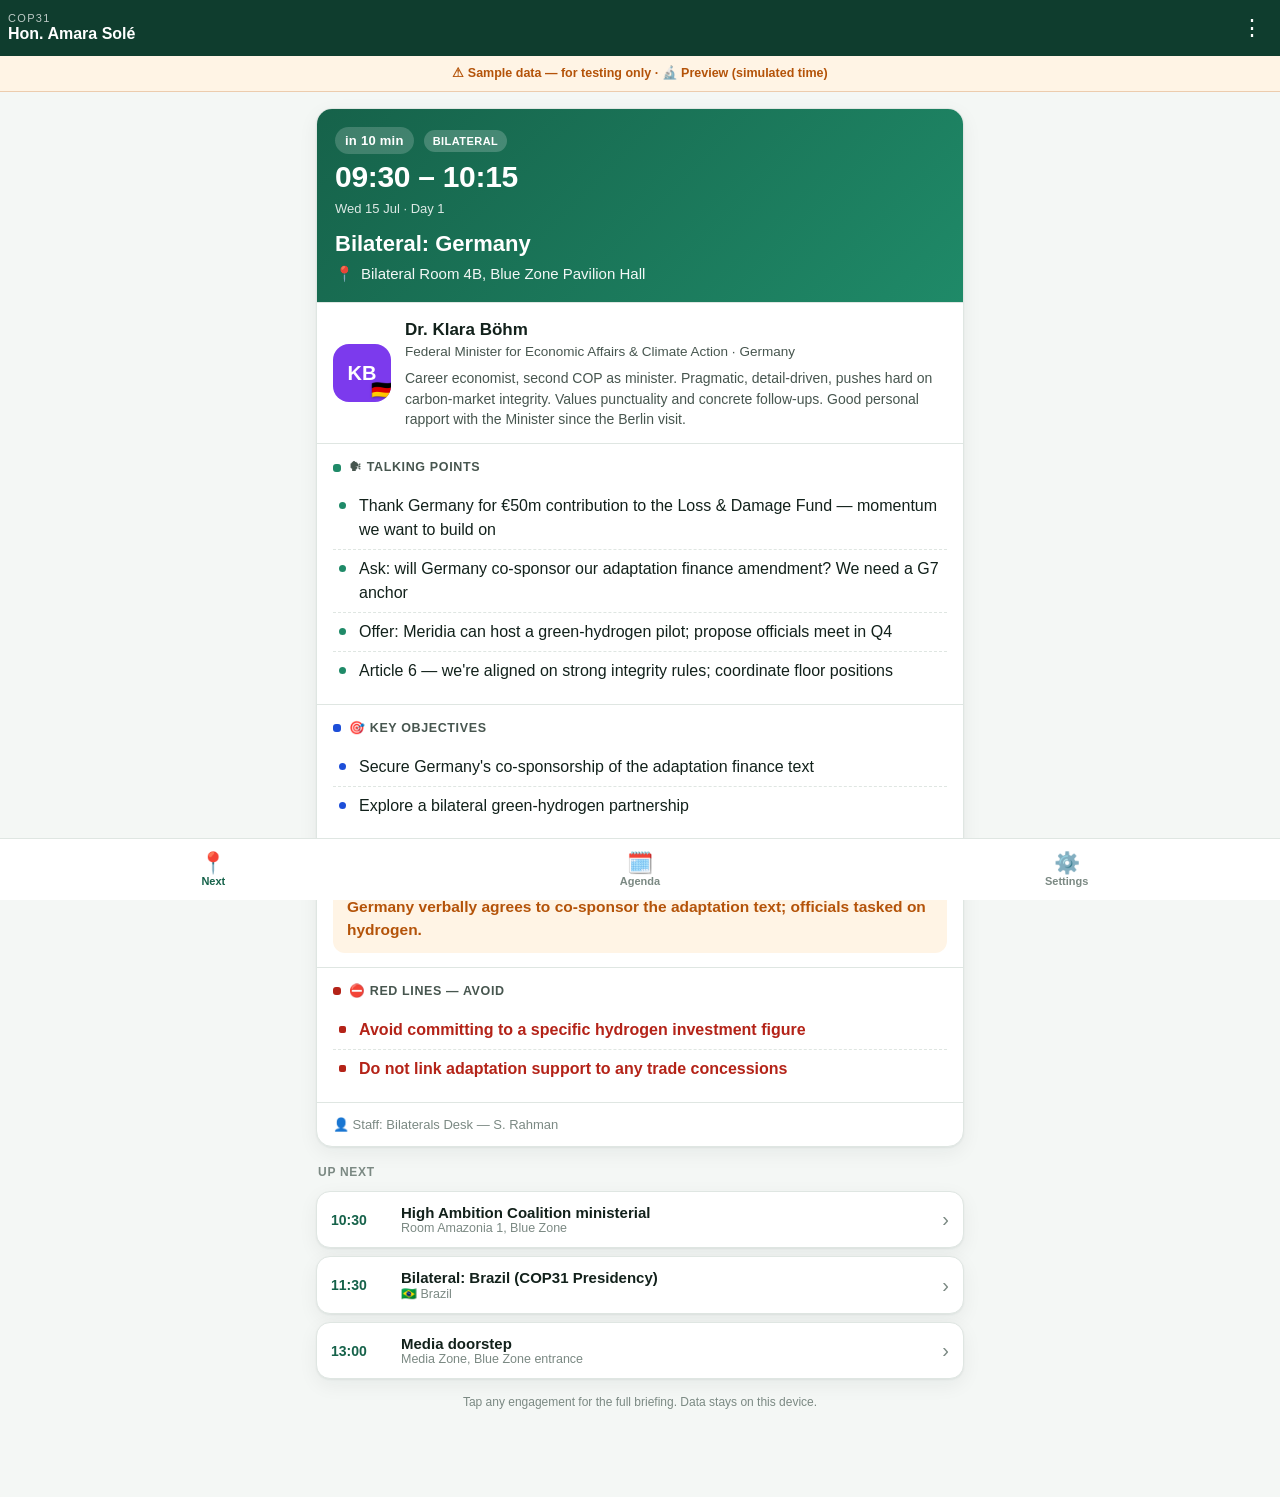
==== index.html @ f538d5d1 "Add offline briefing PWA for the Minister at COP31 A phone/iPad Progressive Web App that gives the M" ====
<!DOCTYPE html>
<html lang="en">
<head>
  <meta charset="UTF-8" />
  <meta name="viewport" content="width=device-width, initial-scale=1.0, viewport-fit=cover" />
  <meta name="theme-color" content="#0f3d2e" />
  <title>Minister's Briefing — COP31</title>
  <meta name="description" content="At-a-glance briefing for the Minister's next engagement." />
  <link rel="manifest" href="manifest.webmanifest" />
  <link rel="icon" href="icons/icon.svg" type="image/svg+xml" />
  <link rel="apple-touch-icon" href="icons/apple-touch-icon.png" />
  <meta name="apple-mobile-web-app-capable" content="yes" />
  <meta name="apple-mobile-web-app-status-bar-style" content="black-translucent" />
  <meta name="apple-mobile-web-app-title" content="Briefing" />
  <link rel="stylesheet" href="styles.css" />
</head>
<body>
  <!-- App bar -->
  <header class="appbar">
    <div class="appbar-inner">
      <button id="btnBack" class="iconbtn" aria-label="Back to next engagement" hidden>‹</button>
      <div class="appbar-title">
        <span class="appbar-eyebrow" id="confName">COP31</span>
        <strong id="ministerName">Minister's Briefing</strong>
      </div>
      <button id="btnMenu" class="iconbtn" aria-label="Menu">⋮</button>
    </div>
  </header>

  <!-- Sample-data / status banner -->
  <div id="banner" class="banner" hidden></div>

  <main id="view" class="view" aria-live="polite">
    <!-- Rendered by app.js -->
  </main>

  <!-- Bottom nav -->
  <nav class="tabbar">
    <button class="tab is-active" data-view="next" id="tabNext">
      <span class="tab-ico">📍</span><span>Next</span>
    </button>
    <button class="tab" data-view="agenda" id="tabAgenda">
      <span class="tab-ico">🗓️</span><span>Agenda</span>
    </button>
    <button class="tab" data-view="settings" id="tabSettings">
      <span class="tab-ico">⚙️</span><span>Settings</span>
    </button>
  </nav>

  <!-- Hidden file input for importing content -->
  <input type="file" id="fileInput" accept="application/json,.json" hidden />

  <!-- Menu sheet -->
  <div id="sheet" class="sheet" hidden>
    <div class="sheet-backdrop" data-close-sheet></div>
    <div class="sheet-panel" role="dialog" aria-modal="true" aria-label="Menu">
      <div class="sheet-handle"></div>
      <button class="sheet-item" id="miImport"><span>📥</span> Import briefing file…</button>
      <button class="sheet-item" id="miReset"><span>♻️</span> Reset to sample data</button>
      <button class="sheet-item" id="miTime"><span>⏱️</span> Simulate a time (demo)</button>
      <button class="sheet-item" id="miAbout"><span>ℹ️</span> About &amp; privacy</button>
      <button class="sheet-item sheet-cancel" data-close-sheet>Cancel</button>
    </div>
  </div>

  <script src="app.js"></script>
</body>
</html>
---- styles.css ----
/* ============================================================
   Minister's Briefing — COP31
   Phone-first, offline PWA. No external dependencies.
   ============================================================ */

:root {
  --green-900: #0f3d2e;
  --green-700: #16624a;
  --green-500: #1f8a68;
  --green-100: #e4f2ec;
  --ink:       #12211b;
  --ink-soft:  #47564f;
  --ink-faint: #7b8983;
  --line:      #dfe6e2;
  --bg:        #f4f7f5;
  --card:      #ffffff;
  --amber:     #b45309;
  --amber-bg:  #fff4e5;
  --red:       #b42318;
  --red-bg:    #fdeceb;
  --blue:      #1d4ed8;
  --radius:    16px;
  --shadow:    0 1px 2px rgba(18,33,27,.06), 0 6px 20px rgba(18,33,27,.06);
  --safe-top:    env(safe-area-inset-top, 0px);
  --safe-bottom: env(safe-area-inset-bottom, 0px);
  --tabbar-h: 62px;
}

@media (prefers-color-scheme: dark) {
  :root {
    --green-900: #0b2a20;
    --green-700: #1c7a5c;
    --green-500: #2ea888;
    --green-100: #14332a;
    --ink:       #eaf1ee;
    --ink-soft:  #b3c1bb;
    --ink-faint: #7f8f89;
    --line:      #23342d;
    --bg:        #0c1613;
    --card:      #14211c;
    --amber:     #f0b25f;
    --amber-bg:  #2e2413;
    --red:       #f4a49b;
    --red-bg:    #34191a;
    --blue:      #93b4ff;
    --shadow:    0 1px 2px rgba(0,0,0,.3), 0 8px 24px rgba(0,0,0,.35);
  }
}

* { box-sizing: border-box; -webkit-tap-highlight-color: transparent; }
[hidden] { display: none !important; }   /* must beat component display rules */
html, body { margin: 0; padding: 0; overflow-x: hidden; }
body {
  font-family: -apple-system, BlinkMacSystemFont, "Segoe UI", Roboto, Helvetica, Arial, sans-serif;
  background: var(--bg);
  color: var(--ink);
  line-height: 1.5;
  -webkit-font-smoothing: antialiased;
  padding-bottom: calc(var(--tabbar-h) + var(--safe-bottom));
}
button { font-family: inherit; cursor: pointer; }

/* ---------- App bar ---------- */
.appbar {
  position: sticky; top: 0; z-index: 20;
  background: var(--green-900);
  color: #fff;
  padding-top: var(--safe-top);
}
.appbar-inner {
  display: flex; align-items: center; gap: 8px;
  height: 56px; padding: 0 8px;
}
.appbar-title { flex: 1; display: flex; flex-direction: column; line-height: 1.15; min-width: 0; }
.appbar-eyebrow { font-size: 11px; letter-spacing: .12em; text-transform: uppercase; opacity: .72; }
.appbar-title strong { font-size: 16px; font-weight: 650; white-space: nowrap; overflow: hidden; text-overflow: ellipsis; }
.iconbtn {
  background: transparent; border: 0; color: #fff;
  width: 40px; height: 40px; border-radius: 12px;
  font-size: 22px; line-height: 1; display: grid; place-items: center;
}
.iconbtn:active { background: rgba(255,255,255,.14); }

/* ---------- Banner ---------- */
.banner {
  background: var(--amber-bg); color: var(--amber);
  font-size: 12.5px; font-weight: 600;
  padding: 8px 16px; text-align: center;
  border-bottom: 1px solid color-mix(in srgb, var(--amber) 25%, transparent);
}

/* ---------- Layout ---------- */
.view { padding: 16px 16px 24px; max-width: 680px; margin: 0 auto; }
.section-label {
  font-size: 12px; font-weight: 700; letter-spacing: .06em; text-transform: uppercase;
  color: var(--ink-faint); margin: 4px 2px 10px;
}

/* ---------- "Next" hero card ---------- */
.hero {
  background: var(--card); border-radius: var(--radius);
  box-shadow: var(--shadow); overflow: hidden; border: 1px solid var(--line);
}
.hero-top {
  background: linear-gradient(135deg, var(--green-700), var(--green-500));
  color: #fff; padding: 18px 18px 16px;
}
.hero-when { display: flex; align-items: baseline; gap: 10px; flex-wrap: wrap; }
.hero-countdown {
  font-size: 13px; font-weight: 700; letter-spacing: .02em;
  background: rgba(255,255,255,.18); padding: 4px 10px; border-radius: 999px;
}
.hero-time { font-size: 30px; font-weight: 750; letter-spacing: -.01em; }
.hero-daymeta { font-size: 13px; opacity: .85; }
.hero-title { font-size: 22px; font-weight: 720; margin: 12px 0 6px; line-height: 1.2; }
.hero-venue { display: flex; align-items: flex-start; gap: 7px; font-size: 15px; opacity: .95; }
.hero-venue .pin { flex: none; }
.chip {
  display: inline-block; font-size: 11px; font-weight: 700; letter-spacing: .04em;
  text-transform: uppercase; padding: 3px 9px; border-radius: 999px;
  background: rgba(255,255,255,.2); color:#fff;
}

/* Body sections inside a card */
.hero-body, .detail-body { padding: 6px 4px 4px; }

.block { padding: 14px 16px; border-top: 1px solid var(--line); }
.block:first-child { border-top: 0; }
.block-h {
  display: flex; align-items: center; gap: 8px;
  font-size: 12.5px; font-weight: 800; letter-spacing: .05em; text-transform: uppercase;
  color: var(--ink-soft); margin: 0 0 10px;
}
.block-h .dot { width: 8px; height: 8px; border-radius: 3px; background: var(--green-500); }
.block.is-objectives .dot { background: var(--blue); }
.block.is-points .dot { background: var(--green-500); }
.block.is-redlines .dot { background: var(--red); }
.block.is-outcome .dot { background: var(--amber); }

ul.points { list-style: none; margin: 0; padding: 0; }
ul.points li {
  position: relative; padding: 7px 0 7px 26px; font-size: 16px; color: var(--ink);
  border-top: 1px dashed var(--line);
}
ul.points li:first-child { border-top: 0; }
ul.points li::before {
  content: ""; position: absolute; left: 6px; top: 15px;
  width: 7px; height: 7px; border-radius: 50%; background: var(--green-500);
}
.block.is-objectives ul.points li::before { background: var(--blue); }
.block.is-redlines ul.points li { color: var(--red); font-weight: 550; }
.block.is-redlines ul.points li::before { background: var(--red); border-radius: 2px; }

.outcome-text {
  background: var(--amber-bg); color: var(--amber);
  border-radius: 12px; padding: 12px 14px; font-size: 15.5px; font-weight: 600;
}

/* ---------- Counterpart ---------- */
.counterpart { display: flex; gap: 14px; align-items: center; padding: 14px 16px; border-top: 1px solid var(--line); }
.avatar {
  width: 58px; height: 58px; border-radius: 16px; flex: none;
  display: grid; place-items: center; color: #fff; font-weight: 700; font-size: 20px;
  position: relative; overflow: hidden; background: var(--green-700);
}
.avatar img { width: 100%; height: 100%; object-fit: cover; }
.avatar .flag { position: absolute; right: -2px; bottom: -2px; font-size: 18px; filter: drop-shadow(0 1px 1px rgba(0,0,0,.3)); }
.cp-meta { min-width: 0; }
.cp-name { font-size: 17px; font-weight: 700; }
.cp-title { font-size: 13.5px; color: var(--ink-soft); }
.cp-profile { font-size: 14px; color: var(--ink-soft); margin-top: 6px; line-height: 1.45; }

.staff {
  font-size: 13px; color: var(--ink-faint); padding: 12px 16px; border-top: 1px solid var(--line);
  display: flex; align-items: center; gap: 6px;
}

/* ---------- Up-next mini ---------- */
.upnext { margin-top: 16px; }
.mini {
  display: flex; align-items: center; gap: 12px; width: 100%; text-align: left;
  background: var(--card); border: 1px solid var(--line); border-radius: 14px;
  padding: 12px 14px; box-shadow: var(--shadow); color: inherit;
}
.mini + .mini { margin-top: 8px; }
.mini-time { font-weight: 750; font-size: 14px; width: 58px; flex: none; color: var(--green-700); }
.mini-body { min-width: 0; flex: 1; }
.mini-title { display: block; font-size: 15px; font-weight: 600; white-space: nowrap; overflow: hidden; text-overflow: ellipsis; }
.mini-sub { display: block; font-size: 12.5px; color: var(--ink-faint); white-space: nowrap; overflow: hidden; text-overflow: ellipsis; }
.mini-chev { color: var(--ink-faint); font-size: 20px; flex: none; }

/* ---------- Agenda ---------- */
.daytabs { display: flex; gap: 8px; overflow-x: auto; padding: 2px 2px 12px; -webkit-overflow-scrolling: touch; }
.daytab {
  flex: none; border: 1px solid var(--line); background: var(--card); color: var(--ink-soft);
  padding: 8px 14px; border-radius: 999px; font-size: 13.5px; font-weight: 650;
}
.daytab.is-active { background: var(--green-900); color: #fff; border-color: var(--green-900); }

.agenda-item {
  display: flex; gap: 12px; width: 100%; text-align: left; color: inherit;
  background: var(--card); border: 1px solid var(--line); border-radius: 14px;
  padding: 12px 14px; margin-bottom: 8px; box-shadow: var(--shadow);
  position: relative;
}
.agenda-item.is-now { border-color: var(--green-500); box-shadow: 0 0 0 2px color-mix(in srgb, var(--green-500) 35%, transparent), var(--shadow); }
.agenda-item.is-past { opacity: .58; }
.ag-time { width: 60px; flex: none; }
.ag-start { font-weight: 750; font-size: 15px; }
.ag-end { font-size: 12px; color: var(--ink-faint); }
.ag-body { flex: 1; min-width: 0; }
.ag-title { font-size: 15.5px; font-weight: 620; line-height: 1.25; }
.ag-sub { font-size: 12.5px; color: var(--ink-faint); margin-top: 2px; display: flex; gap: 6px; align-items: center; flex-wrap: wrap; }
.ag-flag { font-size: 14px; }
.nowtag {
  position: absolute; top: -8px; right: 12px; font-size: 10px; font-weight: 800;
  letter-spacing: .08em; background: var(--green-500); color: #fff; padding: 2px 8px; border-radius: 999px;
}

.type-tag {
  font-size: 10.5px; font-weight: 700; letter-spacing: .03em; text-transform: uppercase;
  padding: 2px 7px; border-radius: 6px; background: var(--green-100); color: var(--green-700);
}
.type-tag.t-press   { background: #eef2ff; color: #3730a3; }
.type-tag.t-internal{ background: #f1f5f9; color: #475569; }
.type-tag.t-plenary { background: #fef3c7; color: #92400e; }
@media (prefers-color-scheme: dark) {
  .type-tag.t-press   { background: #23244a; color: #b9c2ff; }
  .type-tag.t-internal{ background: #1e2a26; color: #9fb0aa; }
  .type-tag.t-plenary { background: #33280f; color: #f0c778; }
}

/* ---------- Detail view ---------- */
.detail-when {
  display: flex; align-items: center; gap: 10px; flex-wrap: wrap;
  font-size: 14px; color: var(--ink-soft); margin-bottom: 4px;
}
.detail-title { font-size: 23px; font-weight: 730; line-height: 1.2; margin: 4px 0 10px; }
.detail-venue { display: flex; gap: 7px; font-size: 15px; color: var(--ink-soft); margin-bottom: 14px; }
.card {
  background: var(--card); border: 1px solid var(--line); border-radius: var(--radius);
  box-shadow: var(--shadow); overflow: hidden; margin-bottom: 16px;
}

/* ---------- Settings ---------- */
.setting {
  background: var(--card); border: 1px solid var(--line); border-radius: 14px;
  padding: 14px 16px; margin-bottom: 12px; box-shadow: var(--shadow);
}
.setting h3 { margin: 0 0 4px; font-size: 15px; }
.setting p { margin: 0 0 10px; font-size: 13.5px; color: var(--ink-soft); }
.btn {
  display: inline-flex; align-items: center; gap: 8px; justify-content: center;
  background: var(--green-700); color: #fff; border: 0; border-radius: 11px;
  padding: 11px 16px; font-size: 15px; font-weight: 650; width: 100%;
}
.btn:active { transform: translateY(1px); }
.btn.secondary { background: transparent; color: var(--green-700); border: 1.5px solid var(--green-700); }
.btn.danger { background: transparent; color: var(--red); border: 1.5px solid var(--red); }
.kv { font-size: 13px; color: var(--ink-faint); }
.kv b { color: var(--ink-soft); }

/* ---------- Empty / error ---------- */
.empty { text-align: center; padding: 48px 20px; color: var(--ink-faint); }
.empty .big { font-size: 40px; margin-bottom: 8px; }

/* ---------- Bottom tab bar ---------- */
.tabbar {
  position: fixed; left: 0; right: 0; bottom: 0; z-index: 20;
  display: flex; background: var(--card);
  border-top: 1px solid var(--line);
  padding-bottom: var(--safe-bottom);
  height: calc(var(--tabbar-h) + var(--safe-bottom));
}
.tab {
  flex: 1; background: transparent; border: 0; color: var(--ink-faint);
  display: flex; flex-direction: column; align-items: center; justify-content: center; gap: 2px;
  font-size: 11px; font-weight: 600;
}
.tab-ico { font-size: 21px; line-height: 1; }
.tab.is-active { color: var(--green-700); }

/* ---------- Menu sheet ---------- */
.sheet { position: fixed; inset: 0; z-index: 40; display: flex; align-items: flex-end; }
.sheet-backdrop { position: absolute; inset: 0; background: rgba(0,0,0,.4); }
.sheet-panel {
  position: relative; width: 100%; background: var(--card);
  border-radius: 20px 20px 0 0; padding: 8px 12px calc(12px + var(--safe-bottom));
  box-shadow: 0 -8px 30px rgba(0,0,0,.2); animation: slideUp .2s ease;
}
@keyframes slideUp { from { transform: translateY(20px); opacity: .6; } to { transform: none; opacity: 1; } }
.sheet-handle { width: 40px; height: 4px; border-radius: 999px; background: var(--line); margin: 8px auto 12px; }
.sheet-item {
  display: flex; align-items: center; gap: 12px; width: 100%; text-align: left;
  background: transparent; border: 0; padding: 15px 12px; font-size: 16px; color: var(--ink);
  border-radius: 12px;
}
.sheet-item span { font-size: 20px; width: 24px; text-align: center; }
.sheet-item:active { background: var(--bg); }
.sheet-cancel { justify-content: center; font-weight: 650; color: var(--ink-soft); margin-top: 4px; }

.hint { font-size: 12px; color: var(--ink-faint); text-align: center; margin-top: 14px; padding: 0 10px; }
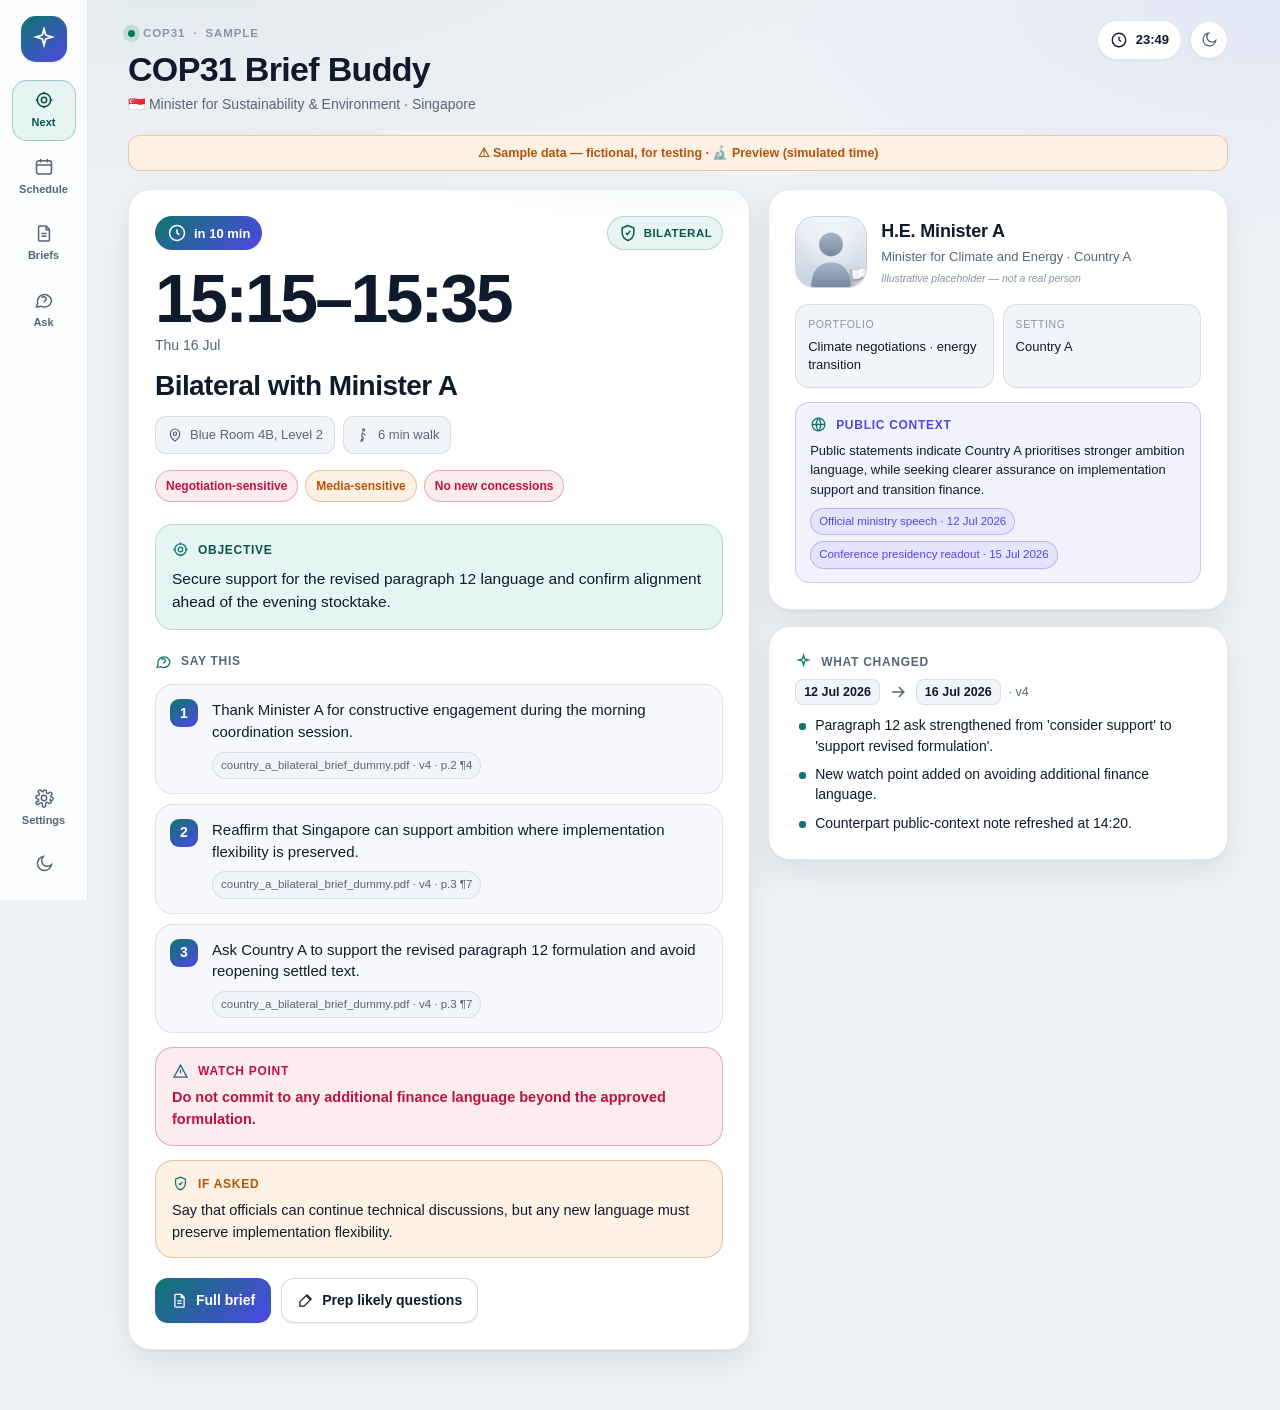
==== commit d9aa56f6: "Rebuild as "COP31 Brief Buddy" with enhanced console + light/dark themes Merges the ChatGPT-assisted" ====
--- a/index.html
+++ b/index.html
@@ -1,68 +1,79 @@
 <!DOCTYPE html>
-<html lang="en">
+<html lang="en" data-theme="light">
 <head>
   <meta charset="UTF-8" />
   <meta name="viewport" content="width=device-width, initial-scale=1.0, viewport-fit=cover" />
-  <meta name="theme-color" content="#0f3d2e" />
-  <title>Minister's Briefing — COP31</title>
-  <meta name="description" content="At-a-glance briefing for the Minister's next engagement." />
+  <title>COP31 Brief Buddy</title>
+  <meta name="description" content="At-a-glance ministerial briefings for COP31 — next engagement, talking points, and a source-grounded Ask." />
+  <meta name="theme-color" content="#0b1220" />
   <link rel="manifest" href="manifest.webmanifest" />
   <link rel="icon" href="icons/icon.svg" type="image/svg+xml" />
   <link rel="apple-touch-icon" href="icons/apple-touch-icon.png" />
   <meta name="apple-mobile-web-app-capable" content="yes" />
-  <meta name="apple-mobile-web-app-status-bar-style" content="black-translucent" />
-  <meta name="apple-mobile-web-app-title" content="Briefing" />
+  <meta name="apple-mobile-web-app-title" content="Brief Buddy" />
+  <script>
+    // Set theme before first paint to avoid a flash.
+    (function () {
+      try {
+        var q = new URLSearchParams(location.search).get('theme');
+        var t = q || localStorage.getItem('bb:theme');
+        if (!t) t = matchMedia('(prefers-color-scheme: dark)').matches ? 'dark' : 'light';
+        document.documentElement.setAttribute('data-theme', t === 'dark' ? 'dark' : 'light');
+      } catch (e) {}
+    })();
+  </script>
   <link rel="stylesheet" href="styles.css" />
 </head>
 <body>
-  <!-- App bar -->
-  <header class="appbar">
-    <div class="appbar-inner">
-      <button id="btnBack" class="iconbtn" aria-label="Back to next engagement" hidden>‹</button>
-      <div class="appbar-title">
-        <span class="appbar-eyebrow" id="confName">COP31</span>
-        <strong id="ministerName">Minister's Briefing</strong>
+  <div class="app">
+    <!-- Desktop side nav -->
+    <aside class="sidenav">
+      <div class="brand" title="COP31 Brief Buddy"><span data-icon="spark"></span></div>
+      <nav class="nav">
+        <button class="nav-btn active" data-tab="next"><span data-icon="target"></span><em>Next</em></button>
+        <button class="nav-btn" data-tab="schedule"><span data-icon="calendar"></span><em>Schedule</em></button>
+        <button class="nav-btn" data-tab="briefs"><span data-icon="doc"></span><em>Briefs</em></button>
+        <button class="nav-btn" data-tab="ask"><span data-icon="chat"></span><em>Ask</em></button>
+      </nav>
+      <div class="nav-foot">
+        <button class="nav-btn" data-tab="settings"><span data-icon="gear"></span><em>Settings</em></button>
+        <button class="nav-btn theme-toggle" id="themeBtn" title="Toggle light / dark"><span data-icon="moon"></span></button>
       </div>
-      <button id="btnMenu" class="iconbtn" aria-label="Menu">⋮</button>
-    </div>
-  </header>
+    </aside>
 
-  <!-- Sample-data / status banner -->
-  <div id="banner" class="banner" hidden></div>
+    <main class="main">
+      <header class="topbar">
+        <div class="topbar-lead">
+          <div class="eyebrow"><span class="dot"></span><span id="confLabel">COP31</span> · <span id="classLabel">Sample</span></div>
+          <h1 id="appTitle">COP31 Brief Buddy</h1>
+          <p class="subhead" id="principalLabel"></p>
+        </div>
+        <div class="topbar-side">
+          <span class="pill clock"><span data-icon="clock"></span><span id="liveClock">--:--</span></span>
+          <button class="pill icon-only" id="themeBtnTop" title="Toggle light / dark"><span data-icon="moon"></span></button>
+        </div>
+      </header>
 
-  <main id="view" class="view" aria-live="polite">
-    <!-- Rendered by app.js -->
-  </main>
+      <div id="banner" class="banner" hidden></div>
 
-  <!-- Bottom nav -->
-  <nav class="tabbar">
-    <button class="tab is-active" data-view="next" id="tabNext">
-      <span class="tab-ico">📍</span><span>Next</span>
-    </button>
-    <button class="tab" data-view="agenda" id="tabAgenda">
-      <span class="tab-ico">🗓️</span><span>Agenda</span>
-    </button>
-    <button class="tab" data-view="settings" id="tabSettings">
-      <span class="tab-ico">⚙️</span><span>Settings</span>
-    </button>
+      <section id="tab-next" class="pane active"><div id="next-root"></div></section>
+      <section id="tab-schedule" class="pane"><div id="schedule-root"></div></section>
+      <section id="tab-briefs" class="pane"><div id="briefs-root"></div></section>
+      <section id="tab-ask" class="pane"><div id="ask-root"></div></section>
+      <section id="tab-settings" class="pane"><div id="settings-root"></div></section>
+    </main>
+  </div>
+
+  <!-- Mobile bottom nav -->
+  <nav class="mobilenav">
+    <button class="nav-btn active" data-tab="next"><span data-icon="target"></span><em>Next</em></button>
+    <button class="nav-btn" data-tab="schedule"><span data-icon="calendar"></span><em>Schedule</em></button>
+    <button class="nav-btn" data-tab="briefs"><span data-icon="doc"></span><em>Briefs</em></button>
+    <button class="nav-btn" data-tab="ask"><span data-icon="chat"></span><em>Ask</em></button>
+    <button class="nav-btn" data-tab="settings"><span data-icon="gear"></span><em>More</em></button>
   </nav>
 
-  <!-- Hidden file input for importing content -->
   <input type="file" id="fileInput" accept="application/json,.json" hidden />
-
-  <!-- Menu sheet -->
-  <div id="sheet" class="sheet" hidden>
-    <div class="sheet-backdrop" data-close-sheet></div>
-    <div class="sheet-panel" role="dialog" aria-modal="true" aria-label="Menu">
-      <div class="sheet-handle"></div>
-      <button class="sheet-item" id="miImport"><span>📥</span> Import briefing file…</button>
-      <button class="sheet-item" id="miReset"><span>♻️</span> Reset to sample data</button>
-      <button class="sheet-item" id="miTime"><span>⏱️</span> Simulate a time (demo)</button>
-      <button class="sheet-item" id="miAbout"><span>ℹ️</span> About &amp; privacy</button>
-      <button class="sheet-item sheet-cancel" data-close-sheet>Cancel</button>
-    </div>
-  </div>
-
   <script src="app.js"></script>
 </body>
 </html>
--- a/styles.css
+++ b/styles.css
@@ -1,302 +1,348 @@
 /* ============================================================
-   Minister's Briefing — COP31
-   Phone-first, offline PWA. No external dependencies.
+   COP31 Brief Buddy — professional, theme-switchable UI
+   Light (daylight/corporate) + Dark (command console).
+   No external fonts or dependencies.
    ============================================================ */
 
+/* ---------- Design tokens ---------- */
 :root {
-  --green-900: #0f3d2e;
-  --green-700: #16624a;
-  --green-500: #1f8a68;
-  --green-100: #e4f2ec;
-  --ink:       #12211b;
-  --ink-soft:  #47564f;
-  --ink-faint: #7b8983;
-  --line:      #dfe6e2;
-  --bg:        #f4f7f5;
-  --card:      #ffffff;
-  --amber:     #b45309;
-  --amber-bg:  #fff4e5;
-  --red:       #b42318;
-  --red-bg:    #fdeceb;
-  --blue:      #1d4ed8;
-  --radius:    16px;
-  --shadow:    0 1px 2px rgba(18,33,27,.06), 0 6px 20px rgba(18,33,27,.06);
-  --safe-top:    env(safe-area-inset-top, 0px);
-  --safe-bottom: env(safe-area-inset-bottom, 0px);
-  --tabbar-h: 62px;
-}
-
-@media (prefers-color-scheme: dark) {
-  :root {
-    --green-900: #0b2a20;
-    --green-700: #1c7a5c;
-    --green-500: #2ea888;
-    --green-100: #14332a;
-    --ink:       #eaf1ee;
-    --ink-soft:  #b3c1bb;
-    --ink-faint: #7f8f89;
-    --line:      #23342d;
-    --bg:        #0c1613;
-    --card:      #14211c;
-    --amber:     #f0b25f;
-    --amber-bg:  #2e2413;
-    --red:       #f4a49b;
-    --red-bg:    #34191a;
-    --blue:      #93b4ff;
-    --shadow:    0 1px 2px rgba(0,0,0,.3), 0 8px 24px rgba(0,0,0,.35);
-  }
+  --bg:        #eef1f6;
+  --bg-grad:   radial-gradient(1200px 500px at 15% -10%, rgba(15,118,110,.06), transparent 60%),
+               radial-gradient(1000px 460px at 100% 0%, rgba(37,99,235,.06), transparent 55%);
+  --panel:     #ffffff;
+  --panel-2:   #f7f9fc;
+  --inset:     #f1f4f9;
+  --line:      rgba(15,23,42,.10);
+  --line-2:    rgba(15,23,42,.16);
+  --text:      #0f1b2d;
+  --muted:     #566579;
+  --faint:     #8695a8;
+  --accent:    #0f766e;   /* teal 700 */
+  --accent-2:  #4f46e5;   /* indigo */
+  --accent-soft:#e6f4f2;
+  --accent-ink:#0b544e;
+  --warn:      #b45309;
+  --warn-soft: #fdf1e3;
+  --danger:    #be123c;
+  --danger-soft:#fdecef;
+  --ok:        #047857;
+  --ok-soft:   #e7f4ee;
+  --shadow:    0 1px 2px rgba(16,32,55,.05), 0 12px 34px rgba(16,32,55,.08);
+  --shadow-sm: 0 1px 2px rgba(16,32,55,.06);
+  --r-xl: 22px; --r-lg: 18px; --r-md: 14px; --r-sm: 10px;
+  --safe-b: env(safe-area-inset-bottom, 0px);
+  --safe-t: env(safe-area-inset-top, 0px);
+  --font: -apple-system, BlinkMacSystemFont, "Segoe UI", Roboto, Helvetica, Arial, "Helvetica Neue", sans-serif;
+  --nav-w: 88px;
+}
+
+[data-theme="dark"] {
+  --bg:        #0b1220;
+  --bg-grad:   radial-gradient(1100px 520px at 12% -12%, rgba(56,189,248,.12), transparent 56%),
+               radial-gradient(1000px 480px at 100% -6%, rgba(129,140,248,.12), transparent 52%),
+               radial-gradient(900px 520px at 50% 108%, rgba(45,212,191,.08), transparent 60%);
+  --panel:     rgba(17,26,44,.82);
+  --panel-2:   rgba(20,31,54,.66);
+  --inset:     rgba(3,9,20,.34);
+  --line:      rgba(148,171,204,.16);
+  --line-2:    rgba(148,171,204,.28);
+  --text:      #e9f1fb;
+  --muted:     #9fb1c8;
+  --faint:     #6b7d95;
+  --accent:    #38bdf8;   /* sky */
+  --accent-2:  #a78bfa;
+  --accent-soft:rgba(56,189,248,.12);
+  --accent-ink:#bde9ff;
+  --warn:      #f4b45f;
+  --warn-soft: rgba(244,180,95,.12);
+  --danger:    #fb7185;
+  --danger-soft:rgba(251,113,133,.12);
+  --ok:        #34d399;
+  --ok-soft:   rgba(52,211,153,.12);
+  --shadow:    0 1px 2px rgba(0,0,0,.3), 0 24px 60px rgba(0,0,0,.42);
+  --shadow-sm: 0 1px 2px rgba(0,0,0,.34);
 }
 
 * { box-sizing: border-box; -webkit-tap-highlight-color: transparent; }
-[hidden] { display: none !important; }   /* must beat component display rules */
-html, body { margin: 0; padding: 0; overflow-x: hidden; }
+[hidden] { display: none !important; }
+html, body { margin: 0; padding: 0; }
 body {
-  font-family: -apple-system, BlinkMacSystemFont, "Segoe UI", Roboto, Helvetica, Arial, sans-serif;
-  background: var(--bg);
-  color: var(--ink);
+  font-family: var(--font);
+  color: var(--text);
+  background: var(--bg-grad), var(--bg);
+  background-attachment: fixed;
   line-height: 1.5;
   -webkit-font-smoothing: antialiased;
-  padding-bottom: calc(var(--tabbar-h) + var(--safe-bottom));
-}
-button { font-family: inherit; cursor: pointer; }
-
-/* ---------- App bar ---------- */
-.appbar {
-  position: sticky; top: 0; z-index: 20;
-  background: var(--green-900);
-  color: #fff;
-  padding-top: var(--safe-top);
-}
-.appbar-inner {
-  display: flex; align-items: center; gap: 8px;
-  height: 56px; padding: 0 8px;
-}
-.appbar-title { flex: 1; display: flex; flex-direction: column; line-height: 1.15; min-width: 0; }
-.appbar-eyebrow { font-size: 11px; letter-spacing: .12em; text-transform: uppercase; opacity: .72; }
-.appbar-title strong { font-size: 16px; font-weight: 650; white-space: nowrap; overflow: hidden; text-overflow: ellipsis; }
-.iconbtn {
-  background: transparent; border: 0; color: #fff;
-  width: 40px; height: 40px; border-radius: 12px;
-  font-size: 22px; line-height: 1; display: grid; place-items: center;
-}
-.iconbtn:active { background: rgba(255,255,255,.14); }
+  min-height: 100vh;
+}
+h1, h2, h3, p { margin: 0; }
+button, input, select { font: inherit; color: inherit; }
+button { cursor: pointer; }
+svg { width: 20px; height: 20px; display: block; }
+[data-icon] { display: inline-flex; }
+
+/* ---------- App shell ---------- */
+.app { display: grid; grid-template-columns: var(--nav-w) minmax(0, 1fr); min-height: 100vh; }
+
+.sidenav {
+  position: sticky; top: 0; height: 100vh; z-index: 20;
+  display: flex; flex-direction: column; align-items: center; gap: 8px;
+  padding: calc(16px + var(--safe-t)) 12px 16px;
+  border-right: 1px solid var(--line);
+  background: color-mix(in srgb, var(--panel) 82%, transparent);
+  backdrop-filter: blur(20px);
+}
+.brand {
+  width: 46px; height: 46px; border-radius: 15px; display: grid; place-items: center;
+  color: #fff; margin-bottom: 10px;
+  background: linear-gradient(145deg, var(--accent), var(--accent-2));
+  box-shadow: var(--shadow-sm);
+}
+.brand svg { width: 24px; height: 24px; }
+.nav { display: flex; flex-direction: column; gap: 6px; width: 100%; align-items: center; }
+.nav-foot { margin-top: auto; display: flex; flex-direction: column; gap: 6px; align-items: center; width: 100%; }
+.nav-btn {
+  width: 64px; padding: 9px 4px; border: 1px solid transparent; border-radius: 15px;
+  background: transparent; color: var(--muted);
+  display: flex; flex-direction: column; align-items: center; gap: 4px;
+  font-size: 11px; font-weight: 600; transition: 140ms ease;
+}
+.nav-btn em { font-style: normal; }
+.nav-btn:hover { color: var(--text); background: color-mix(in srgb, var(--muted) 12%, transparent); }
+.nav-btn.active { color: var(--accent-ink); background: var(--accent-soft); border-color: color-mix(in srgb, var(--accent) 32%, transparent); }
+.theme-toggle { width: 48px; }
+
+/* ---------- Main ---------- */
+.main { min-width: 0; padding: calc(20px + var(--safe-t)) clamp(16px, 3.4vw, 40px) 60px; max-width: 1180px; }
+.topbar { display: flex; justify-content: space-between; align-items: flex-start; gap: 18px; margin-bottom: 20px; }
+.eyebrow {
+  display: inline-flex; align-items: center; gap: 8px; font-size: 11.5px; font-weight: 700;
+  letter-spacing: .08em; text-transform: uppercase; color: var(--faint);
+}
+.eyebrow .dot { width: 7px; height: 7px; border-radius: 50%; background: var(--ok); box-shadow: 0 0 0 5px color-mix(in srgb, var(--ok) 16%, transparent); }
+h1 { margin-top: 8px; font-size: clamp(24px, 3.2vw, 34px); letter-spacing: -.02em; line-height: 1.05; }
+.subhead { color: var(--muted); margin-top: 6px; font-size: 14px; }
+.topbar-side { display: flex; gap: 8px; align-items: center; flex: none; }
+.pill {
+  display: inline-flex; align-items: center; gap: 8px; padding: 9px 12px; border-radius: 999px;
+  border: 1px solid var(--line); background: var(--panel); color: var(--muted); font-size: 13px; box-shadow: var(--shadow-sm);
+}
+.pill.clock { font-variant-numeric: tabular-nums; color: var(--text); font-weight: 600; }
+.pill.icon-only { padding: 9px; }
+.pill svg { width: 18px; height: 18px; }
 
 /* ---------- Banner ---------- */
 .banner {
-  background: var(--amber-bg); color: var(--amber);
-  font-size: 12.5px; font-weight: 600;
-  padding: 8px 16px; text-align: center;
-  border-bottom: 1px solid color-mix(in srgb, var(--amber) 25%, transparent);
-}
-
-/* ---------- Layout ---------- */
-.view { padding: 16px 16px 24px; max-width: 680px; margin: 0 auto; }
-.section-label {
-  font-size: 12px; font-weight: 700; letter-spacing: .06em; text-transform: uppercase;
-  color: var(--ink-faint); margin: 4px 2px 10px;
-}
-
-/* ---------- "Next" hero card ---------- */
-.hero {
-  background: var(--card); border-radius: var(--radius);
-  box-shadow: var(--shadow); overflow: hidden; border: 1px solid var(--line);
-}
-.hero-top {
-  background: linear-gradient(135deg, var(--green-700), var(--green-500));
-  color: #fff; padding: 18px 18px 16px;
-}
-.hero-when { display: flex; align-items: baseline; gap: 10px; flex-wrap: wrap; }
-.hero-countdown {
-  font-size: 13px; font-weight: 700; letter-spacing: .02em;
-  background: rgba(255,255,255,.18); padding: 4px 10px; border-radius: 999px;
-}
-.hero-time { font-size: 30px; font-weight: 750; letter-spacing: -.01em; }
-.hero-daymeta { font-size: 13px; opacity: .85; }
-.hero-title { font-size: 22px; font-weight: 720; margin: 12px 0 6px; line-height: 1.2; }
-.hero-venue { display: flex; align-items: flex-start; gap: 7px; font-size: 15px; opacity: .95; }
-.hero-venue .pin { flex: none; }
-.chip {
-  display: inline-block; font-size: 11px; font-weight: 700; letter-spacing: .04em;
-  text-transform: uppercase; padding: 3px 9px; border-radius: 999px;
-  background: rgba(255,255,255,.2); color:#fff;
-}
-
-/* Body sections inside a card */
-.hero-body, .detail-body { padding: 6px 4px 4px; }
-
-.block { padding: 14px 16px; border-top: 1px solid var(--line); }
-.block:first-child { border-top: 0; }
-.block-h {
-  display: flex; align-items: center; gap: 8px;
-  font-size: 12.5px; font-weight: 800; letter-spacing: .05em; text-transform: uppercase;
-  color: var(--ink-soft); margin: 0 0 10px;
-}
-.block-h .dot { width: 8px; height: 8px; border-radius: 3px; background: var(--green-500); }
-.block.is-objectives .dot { background: var(--blue); }
-.block.is-points .dot { background: var(--green-500); }
-.block.is-redlines .dot { background: var(--red); }
-.block.is-outcome .dot { background: var(--amber); }
-
-ul.points { list-style: none; margin: 0; padding: 0; }
-ul.points li {
-  position: relative; padding: 7px 0 7px 26px; font-size: 16px; color: var(--ink);
-  border-top: 1px dashed var(--line);
-}
-ul.points li:first-child { border-top: 0; }
-ul.points li::before {
-  content: ""; position: absolute; left: 6px; top: 15px;
-  width: 7px; height: 7px; border-radius: 50%; background: var(--green-500);
-}
-.block.is-objectives ul.points li::before { background: var(--blue); }
-.block.is-redlines ul.points li { color: var(--red); font-weight: 550; }
-.block.is-redlines ul.points li::before { background: var(--red); border-radius: 2px; }
-
-.outcome-text {
-  background: var(--amber-bg); color: var(--amber);
-  border-radius: 12px; padding: 12px 14px; font-size: 15.5px; font-weight: 600;
-}
+  display: flex; align-items: center; gap: 8px; justify-content: center;
+  background: var(--warn-soft); color: var(--warn); border: 1px solid color-mix(in srgb, var(--warn) 28%, transparent);
+  font-size: 12.5px; font-weight: 600; padding: 8px 14px; border-radius: 12px; margin-bottom: 18px;
+}
+
+/* ---------- Panes ---------- */
+.pane { display: none; }
+.pane.active { display: block; animation: fade .2s ease; }
+@keyframes fade { from { opacity: 0; transform: translateY(4px); } to { opacity: 1; transform: none; } }
+
+/* ---------- Panels / cards ---------- */
+.panel { background: var(--panel); border: 1px solid var(--line); border-radius: var(--r-xl); box-shadow: var(--shadow); }
+[data-theme="dark"] .panel { backdrop-filter: blur(20px); }
+.card-pad { padding: clamp(18px, 2.4vw, 26px); }
+
+.grid-2 { display: grid; grid-template-columns: minmax(0, 1.15fr) minmax(300px, .85fr); gap: 18px; align-items: start; }
+.rail { display: grid; gap: 16px; }
+
+/* ---------- Next hero ---------- */
+.hero { position: relative; overflow: hidden; }
+.hero::before { content: ""; position: absolute; inset: 0; background: radial-gradient(600px 260px at 88% -10%, color-mix(in srgb, var(--accent) 12%, transparent), transparent 60%); pointer-events: none; }
+.hero-in { position: relative; z-index: 1; }
+.kicker { display: flex; align-items: center; justify-content: space-between; gap: 12px; flex-wrap: wrap; }
+.count-badge {
+  display: inline-flex; align-items: center; gap: 7px; font-size: 13px; font-weight: 750;
+  padding: 7px 12px; border-radius: 999px; color: #fff;
+  background: linear-gradient(135deg, var(--accent), var(--accent-2));
+}
+.type-chip {
+  display: inline-flex; align-items: center; gap: 6px; font-size: 11.5px; font-weight: 700; letter-spacing: .04em;
+  text-transform: uppercase; padding: 6px 10px; border-radius: 999px; color: var(--accent-ink);
+  background: var(--accent-soft); border: 1px solid color-mix(in srgb, var(--accent) 24%, transparent);
+}
+.hero-time { margin-top: 16px; font-size: clamp(44px, 8vw, 68px); font-weight: 800; letter-spacing: -.04em; line-height: .95; font-variant-numeric: tabular-nums; }
+.hero-when { color: var(--muted); font-size: 14px; margin-top: 4px; }
+.hero-title { margin-top: 14px; font-size: clamp(21px, 3vw, 28px); font-weight: 750; letter-spacing: -.02em; line-height: 1.15; }
+.meta-strip { margin-top: 14px; display: flex; gap: 8px; flex-wrap: wrap; }
+.meta-item { display: inline-flex; align-items: center; gap: 7px; padding: 8px 11px; border-radius: 11px; border: 1px solid var(--line); background: var(--inset); color: var(--muted); font-size: 13px; }
+.meta-item svg { width: 16px; height: 16px; }
+
+.flag-row { display: flex; gap: 7px; flex-wrap: wrap; margin-top: 16px; }
+.flag {
+  display: inline-flex; align-items: center; gap: 6px; font-size: 12px; font-weight: 650;
+  padding: 6px 10px; border-radius: 999px; border: 1px solid var(--line-2); color: var(--muted); background: var(--inset);
+}
+.flag.danger { color: var(--danger); border-color: color-mix(in srgb, var(--danger) 30%, transparent); background: var(--danger-soft); }
+.flag.warn { color: var(--warn); border-color: color-mix(in srgb, var(--warn) 30%, transparent); background: var(--warn-soft); }
+
+.blocktitle { display: flex; align-items: center; gap: 9px; font-size: 12px; font-weight: 800; letter-spacing: .06em; text-transform: uppercase; color: var(--muted); }
+.blocktitle svg { width: 17px; height: 17px; color: var(--accent); }
+
+.objective { margin-top: 22px; padding: 16px; border-radius: var(--r-lg); border: 1px solid color-mix(in srgb, var(--accent) 22%, transparent); background: var(--accent-soft); }
+.objective .blocktitle { color: var(--accent-ink); }
+.objective p { color: var(--text); font-size: 15.5px; line-height: 1.5; margin-top: 8px; }
+
+.talk-list { display: grid; gap: 10px; margin-top: 14px; }
+.talk { display: grid; grid-template-columns: 30px minmax(0,1fr); gap: 12px; padding: 14px; border-radius: var(--r-lg); border: 1px solid var(--line); background: var(--panel-2); }
+.talk-n { width: 28px; height: 28px; border-radius: 9px; display: grid; place-items: center; color: #fff; font-weight: 750; font-size: 14px; background: linear-gradient(145deg, var(--accent), var(--accent-2)); }
+.talk-c { color: var(--text); font-size: 15px; line-height: 1.45; }
+.src-row { margin-top: 9px; display: flex; gap: 6px; flex-wrap: wrap; }
+.src { font-size: 11.5px; color: var(--muted); padding: 4px 8px; border-radius: 999px; border: 1px solid var(--line); background: var(--inset); }
+.src.web { color: var(--accent-2); border-color: color-mix(in srgb, var(--accent-2) 30%, transparent); background: color-mix(in srgb, var(--accent-2) 8%, transparent); }
+
+.callout { margin-top: 14px; padding: 14px 16px; border-radius: var(--r-lg); border: 1px solid var(--line); background: var(--panel-2); }
+.callout.danger { border-color: color-mix(in srgb, var(--danger) 30%, transparent); background: var(--danger-soft); }
+.callout .blocktitle { color: var(--danger); }
+.callout.warn { border-color: color-mix(in srgb, var(--warn) 30%, transparent); background: var(--warn-soft); }
+.callout.warn .blocktitle { color: var(--warn); }
+.callout p { margin-top: 7px; font-size: 14.5px; line-height: 1.5; }
+.callout.danger p { color: var(--danger); font-weight: 550; }
+
+.btn-row { display: flex; gap: 10px; flex-wrap: wrap; margin-top: 20px; }
+.btn {
+  display: inline-flex; align-items: center; justify-content: center; gap: 8px; padding: 11px 15px; border-radius: 13px;
+  border: 1px solid var(--line-2); background: var(--panel); color: var(--text); font-weight: 650; font-size: 14px;
+  transition: 140ms ease; box-shadow: var(--shadow-sm); text-decoration: none;
+}
+.btn:hover { transform: translateY(-1px); border-color: color-mix(in srgb, var(--accent) 40%, var(--line-2)); }
+.btn.primary { color: #fff; border-color: transparent; background: linear-gradient(135deg, var(--accent), var(--accent-2)); }
+.btn.ghost { background: transparent; box-shadow: none; }
+.btn svg { width: 17px; height: 17px; }
+.btn.wide { width: 100%; }
 
 /* ---------- Counterpart ---------- */
-.counterpart { display: flex; gap: 14px; align-items: center; padding: 14px 16px; border-top: 1px solid var(--line); }
-.avatar {
-  width: 58px; height: 58px; border-radius: 16px; flex: none;
-  display: grid; place-items: center; color: #fff; font-weight: 700; font-size: 20px;
-  position: relative; overflow: hidden; background: var(--green-700);
-}
-.avatar img { width: 100%; height: 100%; object-fit: cover; }
-.avatar .flag { position: absolute; right: -2px; bottom: -2px; font-size: 18px; filter: drop-shadow(0 1px 1px rgba(0,0,0,.3)); }
-.cp-meta { min-width: 0; }
-.cp-name { font-size: 17px; font-weight: 700; }
-.cp-title { font-size: 13.5px; color: var(--ink-soft); }
-.cp-profile { font-size: 14px; color: var(--ink-soft); margin-top: 6px; line-height: 1.45; }
-
-.staff {
-  font-size: 13px; color: var(--ink-faint); padding: 12px 16px; border-top: 1px solid var(--line);
-  display: flex; align-items: center; gap: 6px;
-}
-
-/* ---------- Up-next mini ---------- */
-.upnext { margin-top: 16px; }
-.mini {
-  display: flex; align-items: center; gap: 12px; width: 100%; text-align: left;
-  background: var(--card); border: 1px solid var(--line); border-radius: 14px;
-  padding: 12px 14px; box-shadow: var(--shadow); color: inherit;
-}
-.mini + .mini { margin-top: 8px; }
-.mini-time { font-weight: 750; font-size: 14px; width: 58px; flex: none; color: var(--green-700); }
-.mini-body { min-width: 0; flex: 1; }
-.mini-title { display: block; font-size: 15px; font-weight: 600; white-space: nowrap; overflow: hidden; text-overflow: ellipsis; }
-.mini-sub { display: block; font-size: 12.5px; color: var(--ink-faint); white-space: nowrap; overflow: hidden; text-overflow: ellipsis; }
-.mini-chev { color: var(--ink-faint); font-size: 20px; flex: none; }
-
-/* ---------- Agenda ---------- */
-.daytabs { display: flex; gap: 8px; overflow-x: auto; padding: 2px 2px 12px; -webkit-overflow-scrolling: touch; }
-.daytab {
-  flex: none; border: 1px solid var(--line); background: var(--card); color: var(--ink-soft);
-  padding: 8px 14px; border-radius: 999px; font-size: 13.5px; font-weight: 650;
-}
-.daytab.is-active { background: var(--green-900); color: #fff; border-color: var(--green-900); }
-
-.agenda-item {
-  display: flex; gap: 12px; width: 100%; text-align: left; color: inherit;
-  background: var(--card); border: 1px solid var(--line); border-radius: 14px;
-  padding: 12px 14px; margin-bottom: 8px; box-shadow: var(--shadow);
-  position: relative;
-}
-.agenda-item.is-now { border-color: var(--green-500); box-shadow: 0 0 0 2px color-mix(in srgb, var(--green-500) 35%, transparent), var(--shadow); }
-.agenda-item.is-past { opacity: .58; }
-.ag-time { width: 60px; flex: none; }
-.ag-start { font-weight: 750; font-size: 15px; }
-.ag-end { font-size: 12px; color: var(--ink-faint); }
-.ag-body { flex: 1; min-width: 0; }
-.ag-title { font-size: 15.5px; font-weight: 620; line-height: 1.25; }
-.ag-sub { font-size: 12.5px; color: var(--ink-faint); margin-top: 2px; display: flex; gap: 6px; align-items: center; flex-wrap: wrap; }
-.ag-flag { font-size: 14px; }
-.nowtag {
-  position: absolute; top: -8px; right: 12px; font-size: 10px; font-weight: 800;
-  letter-spacing: .08em; background: var(--green-500); color: #fff; padding: 2px 8px; border-radius: 999px;
-}
-
-.type-tag {
-  font-size: 10.5px; font-weight: 700; letter-spacing: .03em; text-transform: uppercase;
-  padding: 2px 7px; border-radius: 6px; background: var(--green-100); color: var(--green-700);
-}
-.type-tag.t-press   { background: #eef2ff; color: #3730a3; }
-.type-tag.t-internal{ background: #f1f5f9; color: #475569; }
-.type-tag.t-plenary { background: #fef3c7; color: #92400e; }
-@media (prefers-color-scheme: dark) {
-  .type-tag.t-press   { background: #23244a; color: #b9c2ff; }
-  .type-tag.t-internal{ background: #1e2a26; color: #9fb0aa; }
-  .type-tag.t-plenary { background: #33280f; color: #f0c778; }
-}
-
-/* ---------- Detail view ---------- */
-.detail-when {
-  display: flex; align-items: center; gap: 10px; flex-wrap: wrap;
-  font-size: 14px; color: var(--ink-soft); margin-bottom: 4px;
-}
-.detail-title { font-size: 23px; font-weight: 730; line-height: 1.2; margin: 4px 0 10px; }
-.detail-venue { display: flex; gap: 7px; font-size: 15px; color: var(--ink-soft); margin-bottom: 14px; }
-.card {
-  background: var(--card); border: 1px solid var(--line); border-radius: var(--radius);
-  box-shadow: var(--shadow); overflow: hidden; margin-bottom: 16px;
-}
+.cp-top { display: grid; grid-template-columns: 72px minmax(0,1fr); gap: 14px; align-items: center; }
+.cp-photo { width: 72px; height: 72px; border-radius: 20px; overflow: hidden; border: 1px solid var(--line-2); background: var(--inset); position: relative; }
+.cp-photo img { width: 100%; height: 100%; object-fit: cover; display: block; }
+.cp-photo .flagbadge { position: absolute; right: -3px; bottom: -3px; font-size: 17px; filter: drop-shadow(0 1px 1px rgba(0,0,0,.35)); }
+.cp-avatar { width: 72px; height: 72px; border-radius: 20px; display: grid; place-items: center; color: #fff; font-weight: 800; font-size: 22px; position: relative; }
+.cp-avatar .flagbadge { position: absolute; right: -3px; bottom: -3px; font-size: 17px; }
+.cp-name { font-size: 18px; font-weight: 750; letter-spacing: -.01em; }
+.cp-role { color: var(--muted); font-size: 13px; margin-top: 3px; line-height: 1.35; }
+.photo-note { font-size: 10.5px; color: var(--faint); margin-top: 6px; font-style: italic; }
+.cp-mini { display: grid; grid-template-columns: 1fr 1fr; gap: 9px; margin-top: 16px; }
+.mini { padding: 12px; border-radius: var(--r-md); border: 1px solid var(--line); background: var(--inset); }
+.mini .l { color: var(--faint); font-size: 10.5px; text-transform: uppercase; letter-spacing: .06em; }
+.mini .v { color: var(--text); font-size: 13px; margin-top: 5px; line-height: 1.4; }
+.public-ctx { margin-top: 14px; padding: 13px 14px; border-radius: var(--r-md); border: 1px solid color-mix(in srgb, var(--accent-2) 24%, transparent); background: color-mix(in srgb, var(--accent-2) 7%, transparent); }
+.public-ctx .blocktitle { color: var(--accent-2); }
+.public-ctx p { font-size: 13px; line-height: 1.5; margin-top: 7px; color: var(--text); }
+
+/* ---------- Schedule ---------- */
+.section-h { display: flex; align-items: baseline; justify-content: space-between; gap: 12px; margin-bottom: 14px; }
+.section-h h2 { font-size: 19px; letter-spacing: -.01em; }
+.section-h .hint { color: var(--faint); font-size: 12.5px; }
+.timeline { display: grid; gap: 10px; }
+.tl-item {
+  width: 100%; text-align: left; color: inherit; display: grid; grid-template-columns: 64px minmax(0,1fr) auto; gap: 14px; align-items: center;
+  padding: 14px 16px; border: 1px solid var(--line); border-radius: var(--r-lg); background: var(--panel); box-shadow: var(--shadow-sm); transition: 140ms ease; position: relative;
+}
+.tl-item.linkable:hover { border-color: color-mix(in srgb, var(--accent) 40%, var(--line)); transform: translateY(-1px); }
+.tl-item.now { border-color: color-mix(in srgb, var(--accent) 55%, transparent); box-shadow: 0 0 0 2px color-mix(in srgb, var(--accent) 26%, transparent), var(--shadow-sm); }
+.tl-item.done { opacity: .6; }
+.tl-time { font-weight: 750; font-size: 15px; font-variant-numeric: tabular-nums; }
+.tl-time .e { display: block; font-size: 11.5px; color: var(--faint); font-weight: 500; }
+.tl-title { font-size: 15px; font-weight: 640; line-height: 1.25; }
+.tl-sub { color: var(--muted); font-size: 12.5px; margin-top: 3px; display: flex; gap: 6px; align-items: center; flex-wrap: wrap; }
+.tag { font-size: 10.5px; font-weight: 700; letter-spacing: .03em; text-transform: uppercase; padding: 3px 7px; border-radius: 7px; background: var(--accent-soft); color: var(--accent-ink); white-space: nowrap; }
+.tag.completed { background: var(--ok-soft); color: var(--ok); }
+.tag.next { background: var(--accent-soft); color: var(--accent-ink); }
+.tag.upcoming { background: color-mix(in srgb, var(--accent-2) 12%, transparent); color: var(--accent-2); }
+.tl-chev { color: var(--faint); }
+
+/* ---------- Briefs (list + detail) ---------- */
+.split { display: grid; grid-template-columns: minmax(260px, .82fr) minmax(0, 1.18fr); gap: 18px; align-items: start; }
+.pick-list { display: grid; gap: 10px; }
+.pick {
+  width: 100%; text-align: left; color: inherit; padding: 14px; border: 1px solid var(--line); border-radius: var(--r-lg);
+  background: var(--panel); box-shadow: var(--shadow-sm); display: grid; gap: 6px; transition: 140ms ease;
+}
+.pick:hover { border-color: color-mix(in srgb, var(--accent) 36%, var(--line)); }
+.pick.active { border-color: color-mix(in srgb, var(--accent) 55%, transparent); background: var(--accent-soft); }
+.pick .row { display: flex; justify-content: space-between; gap: 10px; align-items: center; }
+.pick .t { font-weight: 700; font-size: 14.5px; }
+.pick .m { color: var(--muted); font-size: 12.5px; }
+
+.detail-title { font-size: clamp(20px, 2.6vw, 26px); font-weight: 760; letter-spacing: -.02em; margin-top: 4px; }
+.ai-tag { display: inline-flex; align-items: center; gap: 6px; font-size: 11.5px; color: var(--accent-ink); background: var(--accent-soft); border: 1px solid color-mix(in srgb, var(--accent) 24%, transparent); padding: 5px 9px; border-radius: 999px; }
+.changed-head { display: flex; align-items: center; gap: 8px; flex-wrap: wrap; font-size: 12.5px; color: var(--muted); margin-top: 8px; }
+.date-chip { font-variant-numeric: tabular-nums; font-weight: 650; color: var(--text); background: var(--inset); border: 1px solid var(--line); padding: 3px 8px; border-radius: 8px; }
+.arrow-i { color: var(--faint); }
+.change-list { margin: 10px 0 0; padding: 0; list-style: none; display: grid; gap: 8px; }
+.change-list li { position: relative; padding-left: 20px; font-size: 14px; color: var(--text); line-height: 1.45; }
+.change-list li::before { content: ""; position: absolute; left: 4px; top: 8px; width: 7px; height: 7px; border-radius: 3px; background: var(--accent); }
+
+/* ---------- Ask ---------- */
+.ask-wrap { display: grid; grid-template-columns: minmax(0,.92fr) minmax(0,1.08fr); gap: 18px; align-items: start; }
+.field-label { font-size: 11.5px; font-weight: 700; letter-spacing: .05em; text-transform: uppercase; color: var(--faint); margin-bottom: 8px; }
+.select {
+  width: 100%; padding: 12px 14px; border-radius: var(--r-md); border: 1px solid var(--line-2);
+  background: var(--panel); color: var(--text); font-size: 14.5px; font-weight: 600; box-shadow: var(--shadow-sm);
+  appearance: none; background-image: none;
+}
+.explain { font-size: 12.5px; color: var(--muted); margin-top: 12px; line-height: 1.5; padding: 11px 13px; border-radius: var(--r-md); background: var(--inset); border: 1px solid var(--line); }
+.explain b { color: var(--text); }
+.mode-row { display: flex; gap: 8px; flex-wrap: wrap; margin-top: 16px; }
+.mode {
+  padding: 8px 12px; border-radius: 999px; border: 1px solid var(--line-2); color: var(--muted); background: var(--panel);
+  font-size: 12.5px; font-weight: 600; transition: 120ms ease;
+}
+.mode:hover { color: var(--text); }
+.mode.active { color: #fff; border-color: transparent; background: linear-gradient(135deg, var(--accent), var(--accent-2)); }
+.ask-box { display: flex; gap: 10px; margin-top: 16px; }
+.ask-input { flex: 1; min-width: 0; padding: 12px 14px; border-radius: var(--r-md); border: 1px solid var(--line-2); background: var(--panel); color: var(--text); outline: none; box-shadow: var(--shadow-sm); }
+.ask-input:focus { border-color: color-mix(in srgb, var(--accent) 50%, var(--line-2)); }
+.ask-send { padding: 12px 16px; border-radius: var(--r-md); border: 0; color: #fff; font-weight: 700; background: linear-gradient(135deg, var(--accent), var(--accent-2)); }
+.answer {
+  margin-top: 16px; border-radius: var(--r-lg); border: 1px solid color-mix(in srgb, var(--accent) 22%, transparent);
+  background: var(--accent-soft); padding: 18px; min-height: 200px;
+}
+.answer.unsupported { border-color: color-mix(in srgb, var(--warn) 34%, transparent); background: var(--warn-soft); }
+.answer .atag { display: inline-flex; align-items: center; gap: 7px; font-size: 12px; font-weight: 650; color: var(--accent-ink); border: 1px solid color-mix(in srgb, var(--accent) 26%, transparent); background: var(--panel); padding: 6px 10px; border-radius: 999px; margin-bottom: 12px; }
+.answer.unsupported .atag { color: var(--warn); border-color: color-mix(in srgb, var(--warn) 34%, transparent); }
+.answer p { color: var(--text); line-height: 1.55; margin-top: 8px; }
+.answer ul { margin: 10px 0 0; padding-left: 18px; }
+.answer li { color: var(--text); line-height: 1.5; margin-bottom: 8px; }
+.answer .basis { color: var(--muted); font-size: 12.5px; }
+.qa-list { display: grid; gap: 10px; margin-top: 12px; }
+.qa { padding: 13px; border-radius: var(--r-md); border: 1px solid var(--line); background: var(--panel); }
+.qa strong { display: block; font-size: 14px; color: var(--text); margin-bottom: 5px; }
+.qa span { color: var(--muted); font-size: 12.5px; line-height: 1.45; }
 
 /* ---------- Settings ---------- */
-.setting {
-  background: var(--card); border: 1px solid var(--line); border-radius: 14px;
-  padding: 14px 16px; margin-bottom: 12px; box-shadow: var(--shadow);
-}
-.setting h3 { margin: 0 0 4px; font-size: 15px; }
-.setting p { margin: 0 0 10px; font-size: 13.5px; color: var(--ink-soft); }
-.btn {
-  display: inline-flex; align-items: center; gap: 8px; justify-content: center;
-  background: var(--green-700); color: #fff; border: 0; border-radius: 11px;
-  padding: 11px 16px; font-size: 15px; font-weight: 650; width: 100%;
-}
-.btn:active { transform: translateY(1px); }
-.btn.secondary { background: transparent; color: var(--green-700); border: 1.5px solid var(--green-700); }
-.btn.danger { background: transparent; color: var(--red); border: 1.5px solid var(--red); }
-.kv { font-size: 13px; color: var(--ink-faint); }
-.kv b { color: var(--ink-soft); }
-
-/* ---------- Empty / error ---------- */
-.empty { text-align: center; padding: 48px 20px; color: var(--ink-faint); }
-.empty .big { font-size: 40px; margin-bottom: 8px; }
-
-/* ---------- Bottom tab bar ---------- */
-.tabbar {
-  position: fixed; left: 0; right: 0; bottom: 0; z-index: 20;
-  display: flex; background: var(--card);
-  border-top: 1px solid var(--line);
-  padding-bottom: var(--safe-bottom);
-  height: calc(var(--tabbar-h) + var(--safe-bottom));
-}
-.tab {
-  flex: 1; background: transparent; border: 0; color: var(--ink-faint);
-  display: flex; flex-direction: column; align-items: center; justify-content: center; gap: 2px;
-  font-size: 11px; font-weight: 600;
-}
-.tab-ico { font-size: 21px; line-height: 1; }
-.tab.is-active { color: var(--green-700); }
-
-/* ---------- Menu sheet ---------- */
-.sheet { position: fixed; inset: 0; z-index: 40; display: flex; align-items: flex-end; }
-.sheet-backdrop { position: absolute; inset: 0; background: rgba(0,0,0,.4); }
-.sheet-panel {
-  position: relative; width: 100%; background: var(--card);
-  border-radius: 20px 20px 0 0; padding: 8px 12px calc(12px + var(--safe-bottom));
-  box-shadow: 0 -8px 30px rgba(0,0,0,.2); animation: slideUp .2s ease;
-}
-@keyframes slideUp { from { transform: translateY(20px); opacity: .6; } to { transform: none; opacity: 1; } }
-.sheet-handle { width: 40px; height: 4px; border-radius: 999px; background: var(--line); margin: 8px auto 12px; }
-.sheet-item {
-  display: flex; align-items: center; gap: 12px; width: 100%; text-align: left;
-  background: transparent; border: 0; padding: 15px 12px; font-size: 16px; color: var(--ink);
-  border-radius: 12px;
-}
-.sheet-item span { font-size: 20px; width: 24px; text-align: center; }
-.sheet-item:active { background: var(--bg); }
-.sheet-cancel { justify-content: center; font-weight: 650; color: var(--ink-soft); margin-top: 4px; }
-
-.hint { font-size: 12px; color: var(--ink-faint); text-align: center; margin-top: 14px; padding: 0 10px; }
+.set-grid { display: grid; gap: 14px; grid-template-columns: 1fr 1fr; }
+.set-card { padding: 18px; }
+.set-card h3 { font-size: 15px; margin-bottom: 4px; }
+.set-card p { color: var(--muted); font-size: 13px; margin-bottom: 12px; line-height: 1.45; }
+.seg { display: inline-flex; padding: 4px; border-radius: 12px; background: var(--inset); border: 1px solid var(--line); gap: 4px; }
+.seg button { padding: 8px 14px; border-radius: 9px; border: 0; background: transparent; color: var(--muted); font-weight: 650; font-size: 13.5px; }
+.seg button.on { background: var(--panel); color: var(--text); box-shadow: var(--shadow-sm); }
+.kv { font-size: 13px; color: var(--muted); } .kv b { color: var(--text); }
+.input-inline { width: 100%; padding: 11px 12px; border: 1px solid var(--line-2); border-radius: var(--r-md); background: var(--panel); color: var(--text); font-size: 14px; }
+.hintline { font-size: 12px; color: var(--faint); text-align: center; margin-top: 14px; }
+
+/* ---------- Mobile nav ---------- */
+.mobilenav { display: none; }
+
+/* ---------- Responsive ---------- */
+@media (max-width: 900px) {
+  .app { grid-template-columns: 1fr; }
+  .sidenav { display: none; }
+  .main { padding: calc(16px + var(--safe-t)) 16px calc(90px + var(--safe-b)); max-width: 640px; margin: 0 auto; }
+  .grid-2, .split, .ask-wrap, .set-grid { grid-template-columns: 1fr; }
+  .topbar-side .pill.clock { display: none; }
+  .mobilenav {
+    position: fixed; left: 10px; right: 10px; bottom: calc(8px + var(--safe-b)); z-index: 40;
+    display: grid; grid-template-columns: repeat(5, 1fr); gap: 4px; padding: 7px;
+    border: 1px solid var(--line); border-radius: 20px; background: color-mix(in srgb, var(--panel) 92%, transparent);
+    backdrop-filter: blur(20px); box-shadow: var(--shadow);
+  }
+  .mobilenav .nav-btn { width: 100%; padding: 7px 2px; border-radius: 13px; }
+}
+@media (max-width: 380px) { .hero-time { font-size: 42px; } }
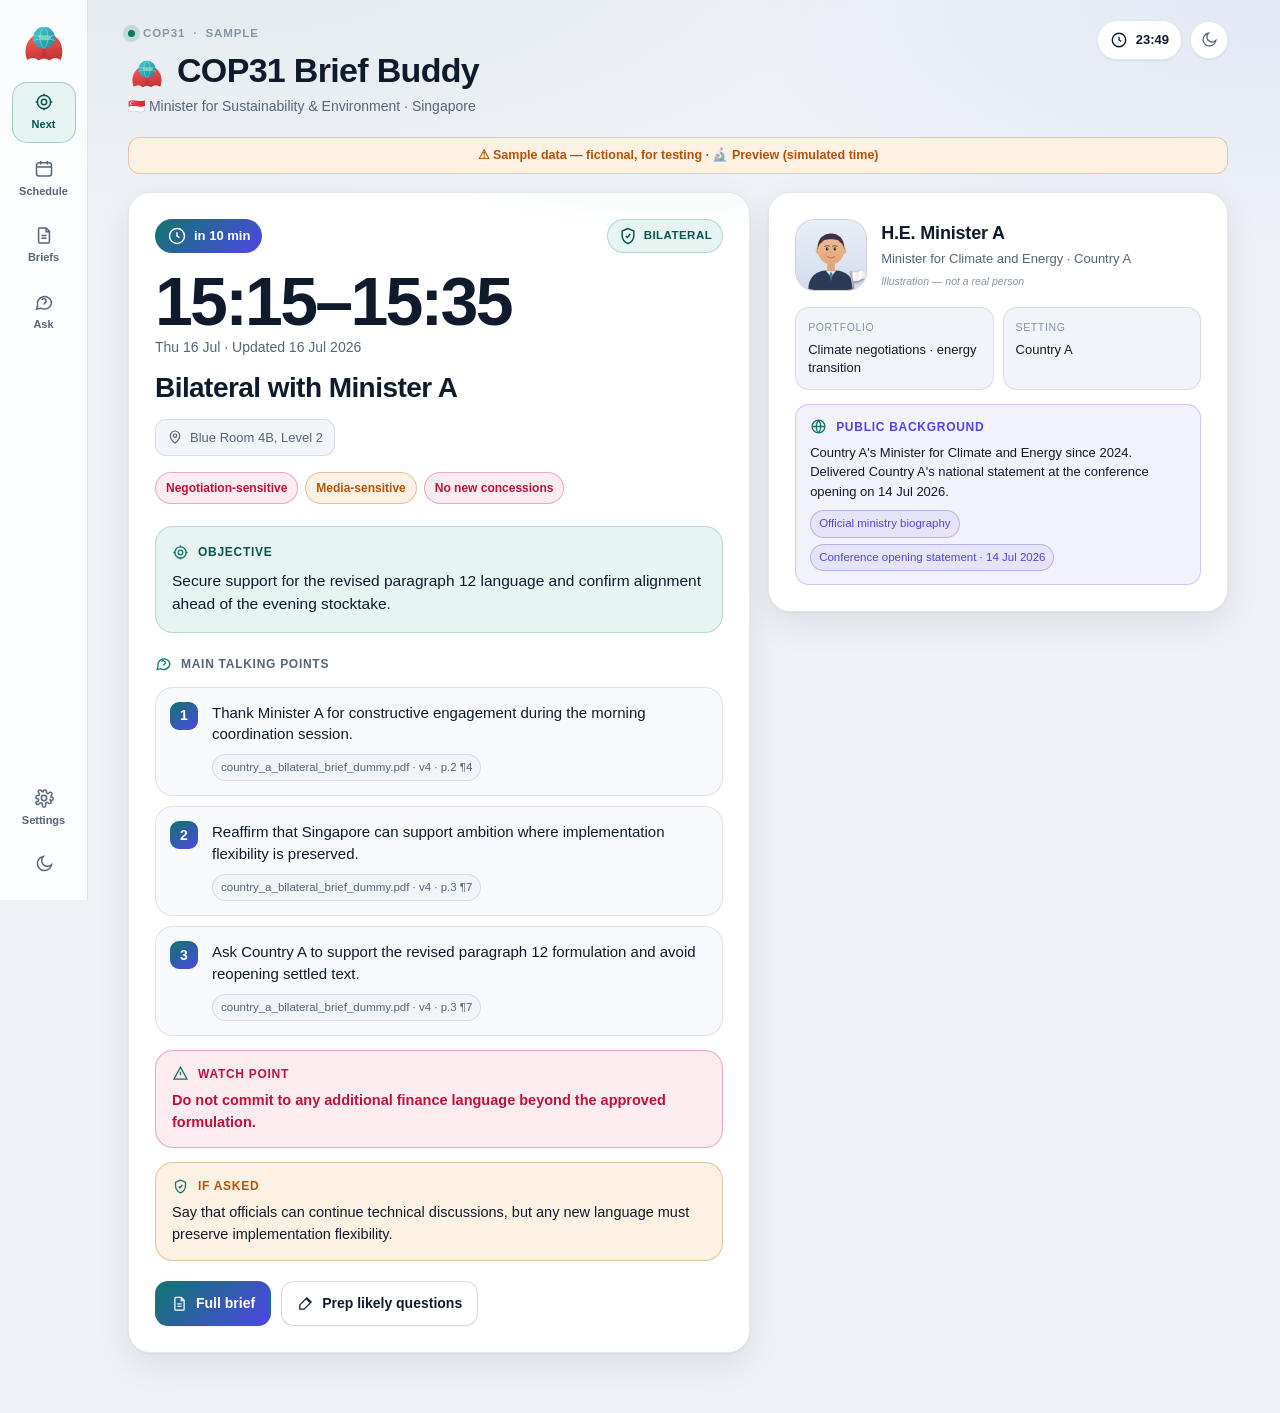
==== commit 55b465c1: "Refine Minister console per feedback + caped-globe mascot Interface changes: - Rename "Say this" -> " ====
--- a/index.html
+++ b/index.html
@@ -28,7 +28,7 @@
   <div class="app">
     <!-- Desktop side nav -->
     <aside class="sidenav">
-      <div class="brand" title="COP31 Brief Buddy"><span data-icon="spark"></span></div>
+      <div class="brand" title="COP31 Brief Buddy"><img class="brand-img" src="assets/mascot.svg" alt=""></div>
       <nav class="nav">
         <button class="nav-btn active" data-tab="next"><span data-icon="target"></span><em>Next</em></button>
         <button class="nav-btn" data-tab="schedule"><span data-icon="calendar"></span><em>Schedule</em></button>
@@ -45,7 +45,7 @@
       <header class="topbar">
         <div class="topbar-lead">
           <div class="eyebrow"><span class="dot"></span><span id="confLabel">COP31</span> · <span id="classLabel">Sample</span></div>
-          <h1 id="appTitle">COP31 Brief Buddy</h1>
+          <div class="title-row"><img class="title-mascot" src="assets/mascot.svg" alt=""><h1 id="appTitle">COP31 Brief Buddy</h1></div>
           <p class="subhead" id="principalLabel"></p>
         </div>
         <div class="topbar-side">
--- a/styles.css
+++ b/styles.css
@@ -92,13 +92,8 @@
   background: color-mix(in srgb, var(--panel) 82%, transparent);
   backdrop-filter: blur(20px);
 }
-.brand {
-  width: 46px; height: 46px; border-radius: 15px; display: grid; place-items: center;
-  color: #fff; margin-bottom: 10px;
-  background: linear-gradient(145deg, var(--accent), var(--accent-2));
-  box-shadow: var(--shadow-sm);
-}
-.brand svg { width: 24px; height: 24px; }
+.brand { width: 48px; height: 48px; display: grid; place-items: center; margin-bottom: 10px; }
+.brand-img { width: 48px; height: 48px; }
 .nav { display: flex; flex-direction: column; gap: 6px; width: 100%; align-items: center; }
 .nav-foot { margin-top: auto; display: flex; flex-direction: column; gap: 6px; align-items: center; width: 100%; }
 .nav-btn {
@@ -121,6 +116,10 @@
 }
 .eyebrow .dot { width: 7px; height: 7px; border-radius: 50%; background: var(--ok); box-shadow: 0 0 0 5px color-mix(in srgb, var(--ok) 16%, transparent); }
 h1 { margin-top: 8px; font-size: clamp(24px, 3.2vw, 34px); letter-spacing: -.02em; line-height: 1.05; }
+.title-row { display: flex; align-items: center; gap: 11px; margin-top: 8px; }
+.title-row h1 { margin-top: 0; }
+.title-mascot { width: 38px; height: 38px; flex: none; }
+.updated-line { font-size: 12.5px; color: var(--faint); margin-top: 8px; }
 .subhead { color: var(--muted); margin-top: 6px; font-size: 14px; }
 .topbar-side { display: flex; gap: 8px; align-items: center; flex: none; }
 .pill {
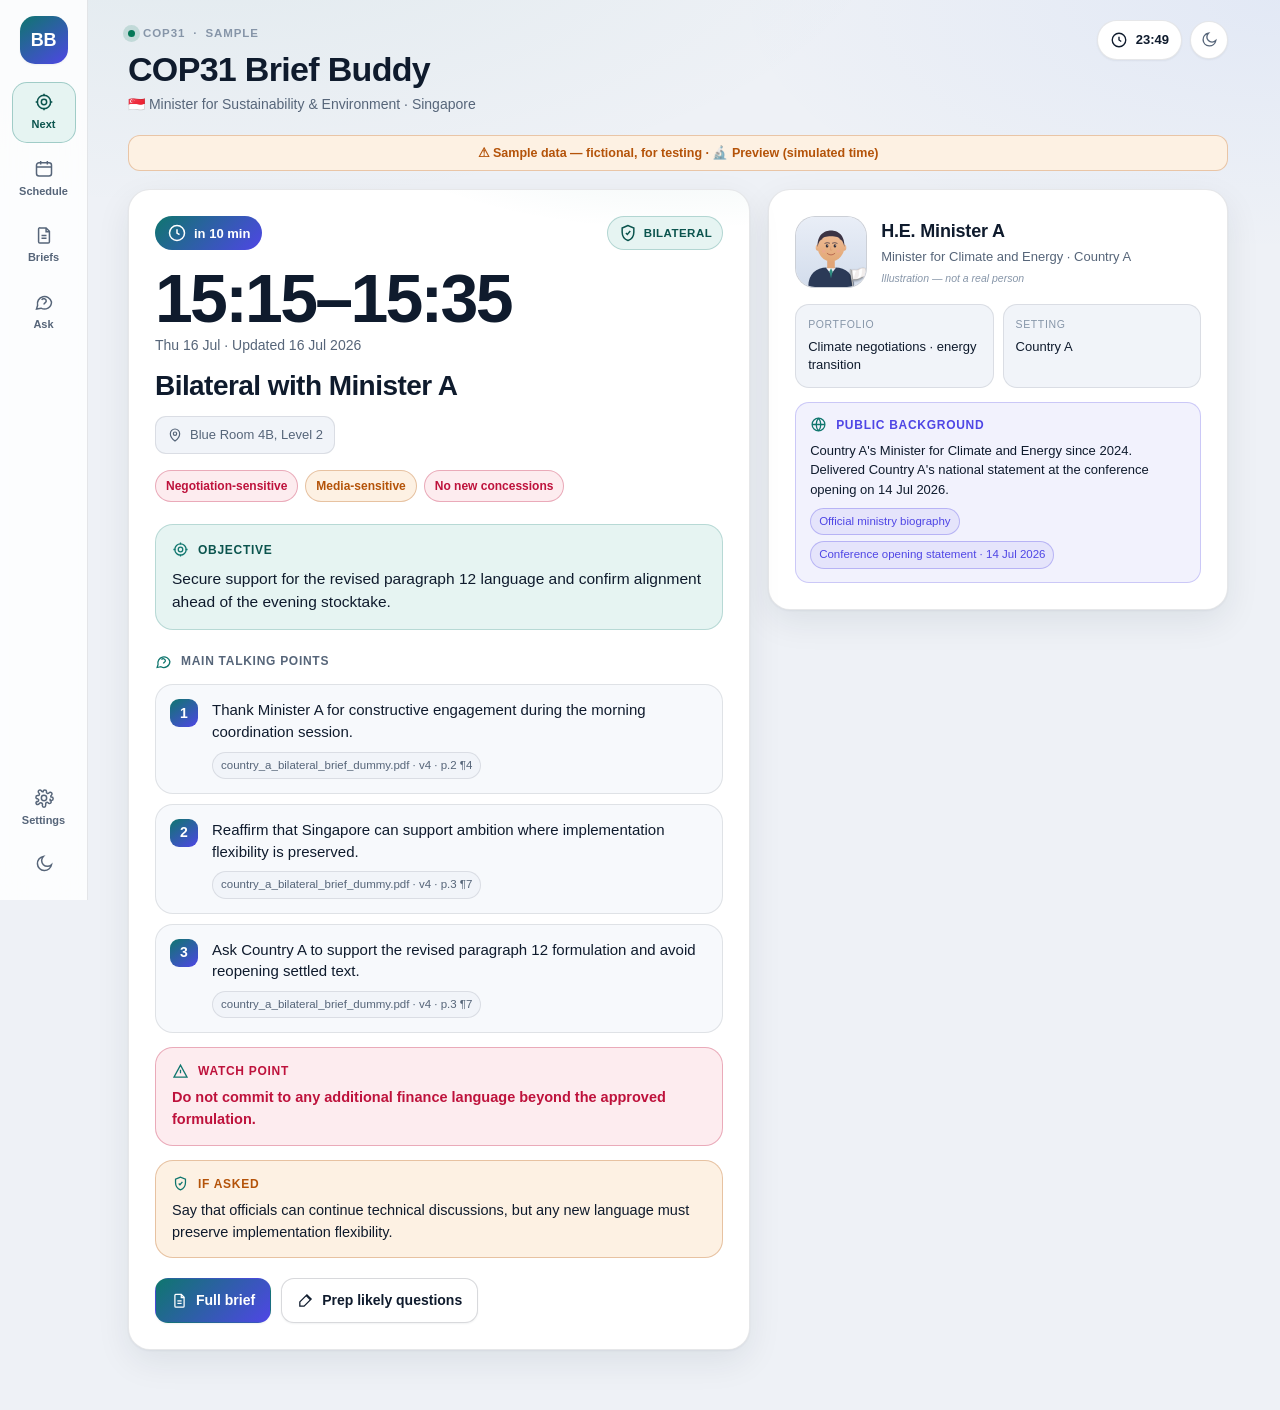
==== commit 7551eaac: "Drop mascot/icon graphics; fix stale-content (network-first SW + auto-update) - Remove the mascot an" ====
--- a/index.html
+++ b/index.html
@@ -28,7 +28,7 @@
   <div class="app">
     <!-- Desktop side nav -->
     <aside class="sidenav">
-      <div class="brand" title="COP31 Brief Buddy"><img class="brand-img" src="assets/mascot.svg" alt=""></div>
+      <div class="brand" title="COP31 Brief Buddy">BB</div>
       <nav class="nav">
         <button class="nav-btn active" data-tab="next"><span data-icon="target"></span><em>Next</em></button>
         <button class="nav-btn" data-tab="schedule"><span data-icon="calendar"></span><em>Schedule</em></button>
@@ -45,7 +45,7 @@
       <header class="topbar">
         <div class="topbar-lead">
           <div class="eyebrow"><span class="dot"></span><span id="confLabel">COP31</span> · <span id="classLabel">Sample</span></div>
-          <div class="title-row"><img class="title-mascot" src="assets/mascot.svg" alt=""><h1 id="appTitle">COP31 Brief Buddy</h1></div>
+          <h1 id="appTitle">COP31 Brief Buddy</h1>
           <p class="subhead" id="principalLabel"></p>
         </div>
         <div class="topbar-side">
--- a/styles.css
+++ b/styles.css
@@ -92,8 +92,7 @@
   background: color-mix(in srgb, var(--panel) 82%, transparent);
   backdrop-filter: blur(20px);
 }
-.brand { width: 48px; height: 48px; display: grid; place-items: center; margin-bottom: 10px; }
-.brand-img { width: 48px; height: 48px; }
+.brand { width: 48px; height: 48px; border-radius: 15px; display: grid; place-items: center; margin-bottom: 10px; background: linear-gradient(145deg, var(--accent), var(--accent-2)); box-shadow: var(--shadow-sm); color: #fff; font-weight: 800; font-size: 18px; letter-spacing: -.01em; }
 .nav { display: flex; flex-direction: column; gap: 6px; width: 100%; align-items: center; }
 .nav-foot { margin-top: auto; display: flex; flex-direction: column; gap: 6px; align-items: center; width: 100%; }
 .nav-btn {
@@ -116,9 +115,6 @@
 }
 .eyebrow .dot { width: 7px; height: 7px; border-radius: 50%; background: var(--ok); box-shadow: 0 0 0 5px color-mix(in srgb, var(--ok) 16%, transparent); }
 h1 { margin-top: 8px; font-size: clamp(24px, 3.2vw, 34px); letter-spacing: -.02em; line-height: 1.05; }
-.title-row { display: flex; align-items: center; gap: 11px; margin-top: 8px; }
-.title-row h1 { margin-top: 0; }
-.title-mascot { width: 38px; height: 38px; flex: none; }
 .updated-line { font-size: 12.5px; color: var(--faint); margin-top: 8px; }
 .subhead { color: var(--muted); margin-top: 6px; font-size: 14px; }
 .topbar-side { display: flex; gap: 8px; align-items: center; flex: none; }
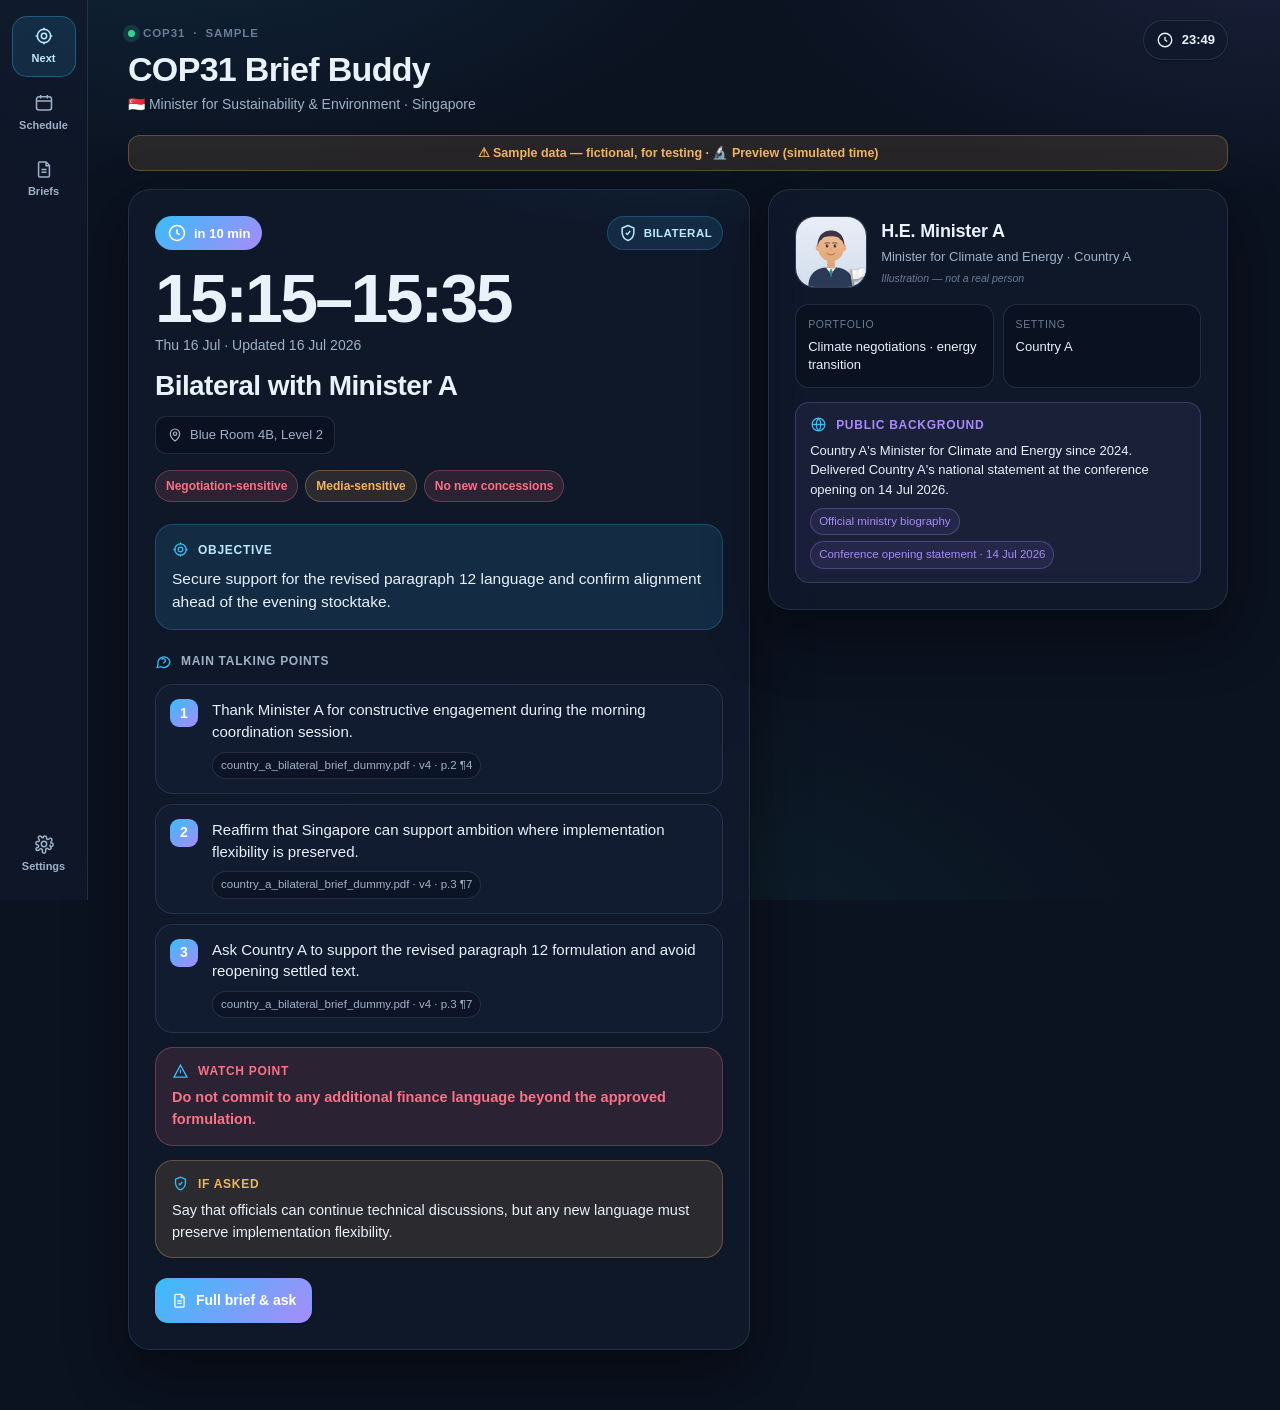
==== commit 5231e14e: "Merge Briefs+Ask into one tab; dark-only; remove brand mark - Merge the Ask tab into Briefs: pick an" ====
--- a/index.html
+++ b/index.html
@@ -1,43 +1,29 @@
 <!DOCTYPE html>
-<html lang="en" data-theme="light">
+<html lang="en" data-theme="dark">
 <head>
   <meta charset="UTF-8" />
   <meta name="viewport" content="width=device-width, initial-scale=1.0, viewport-fit=cover" />
   <title>COP31 Brief Buddy</title>
-  <meta name="description" content="At-a-glance ministerial briefings for COP31 — next engagement, talking points, and a source-grounded Ask." />
+  <meta name="description" content="At-a-glance ministerial briefings for COP31 — next engagement, talking points, and a source-grounded ask." />
   <meta name="theme-color" content="#0b1220" />
   <link rel="manifest" href="manifest.webmanifest" />
   <link rel="icon" href="icons/icon.svg" type="image/svg+xml" />
   <link rel="apple-touch-icon" href="icons/apple-touch-icon.png" />
   <meta name="apple-mobile-web-app-capable" content="yes" />
   <meta name="apple-mobile-web-app-title" content="Brief Buddy" />
-  <script>
-    // Set theme before first paint to avoid a flash.
-    (function () {
-      try {
-        var q = new URLSearchParams(location.search).get('theme');
-        var t = q || localStorage.getItem('bb:theme');
-        if (!t) t = matchMedia('(prefers-color-scheme: dark)').matches ? 'dark' : 'light';
-        document.documentElement.setAttribute('data-theme', t === 'dark' ? 'dark' : 'light');
-      } catch (e) {}
-    })();
-  </script>
   <link rel="stylesheet" href="styles.css" />
 </head>
 <body>
   <div class="app">
     <!-- Desktop side nav -->
     <aside class="sidenav">
-      <div class="brand" title="COP31 Brief Buddy">BB</div>
       <nav class="nav">
         <button class="nav-btn active" data-tab="next"><span data-icon="target"></span><em>Next</em></button>
         <button class="nav-btn" data-tab="schedule"><span data-icon="calendar"></span><em>Schedule</em></button>
         <button class="nav-btn" data-tab="briefs"><span data-icon="doc"></span><em>Briefs</em></button>
-        <button class="nav-btn" data-tab="ask"><span data-icon="chat"></span><em>Ask</em></button>
       </nav>
       <div class="nav-foot">
         <button class="nav-btn" data-tab="settings"><span data-icon="gear"></span><em>Settings</em></button>
-        <button class="nav-btn theme-toggle" id="themeBtn" title="Toggle light / dark"><span data-icon="moon"></span></button>
       </div>
     </aside>
 
@@ -50,7 +36,6 @@
         </div>
         <div class="topbar-side">
           <span class="pill clock"><span data-icon="clock"></span><span id="liveClock">--:--</span></span>
-          <button class="pill icon-only" id="themeBtnTop" title="Toggle light / dark"><span data-icon="moon"></span></button>
         </div>
       </header>
 
@@ -59,7 +44,6 @@
       <section id="tab-next" class="pane active"><div id="next-root"></div></section>
       <section id="tab-schedule" class="pane"><div id="schedule-root"></div></section>
       <section id="tab-briefs" class="pane"><div id="briefs-root"></div></section>
-      <section id="tab-ask" class="pane"><div id="ask-root"></div></section>
       <section id="tab-settings" class="pane"><div id="settings-root"></div></section>
     </main>
   </div>
@@ -69,8 +53,7 @@
     <button class="nav-btn active" data-tab="next"><span data-icon="target"></span><em>Next</em></button>
     <button class="nav-btn" data-tab="schedule"><span data-icon="calendar"></span><em>Schedule</em></button>
     <button class="nav-btn" data-tab="briefs"><span data-icon="doc"></span><em>Briefs</em></button>
-    <button class="nav-btn" data-tab="ask"><span data-icon="chat"></span><em>Ask</em></button>
-    <button class="nav-btn" data-tab="settings"><span data-icon="gear"></span><em>More</em></button>
+    <button class="nav-btn" data-tab="settings"><span data-icon="gear"></span><em>Settings</em></button>
   </nav>
 
   <input type="file" id="fileInput" accept="application/json,.json" hidden />
--- a/styles.css
+++ b/styles.css
@@ -5,38 +5,8 @@
    ============================================================ */
 
 /* ---------- Design tokens ---------- */
+/* Dark theme only. */
 :root {
-  --bg:        #eef1f6;
-  --bg-grad:   radial-gradient(1200px 500px at 15% -10%, rgba(15,118,110,.06), transparent 60%),
-               radial-gradient(1000px 460px at 100% 0%, rgba(37,99,235,.06), transparent 55%);
-  --panel:     #ffffff;
-  --panel-2:   #f7f9fc;
-  --inset:     #f1f4f9;
-  --line:      rgba(15,23,42,.10);
-  --line-2:    rgba(15,23,42,.16);
-  --text:      #0f1b2d;
-  --muted:     #566579;
-  --faint:     #8695a8;
-  --accent:    #0f766e;   /* teal 700 */
-  --accent-2:  #4f46e5;   /* indigo */
-  --accent-soft:#e6f4f2;
-  --accent-ink:#0b544e;
-  --warn:      #b45309;
-  --warn-soft: #fdf1e3;
-  --danger:    #be123c;
-  --danger-soft:#fdecef;
-  --ok:        #047857;
-  --ok-soft:   #e7f4ee;
-  --shadow:    0 1px 2px rgba(16,32,55,.05), 0 12px 34px rgba(16,32,55,.08);
-  --shadow-sm: 0 1px 2px rgba(16,32,55,.06);
-  --r-xl: 22px; --r-lg: 18px; --r-md: 14px; --r-sm: 10px;
-  --safe-b: env(safe-area-inset-bottom, 0px);
-  --safe-t: env(safe-area-inset-top, 0px);
-  --font: -apple-system, BlinkMacSystemFont, "Segoe UI", Roboto, Helvetica, Arial, "Helvetica Neue", sans-serif;
-  --nav-w: 88px;
-}
-
-[data-theme="dark"] {
   --bg:        #0b1220;
   --bg-grad:   radial-gradient(1100px 520px at 12% -12%, rgba(56,189,248,.12), transparent 56%),
                radial-gradient(1000px 480px at 100% -6%, rgba(129,140,248,.12), transparent 52%),
@@ -61,6 +31,11 @@
   --ok-soft:   rgba(52,211,153,.12);
   --shadow:    0 1px 2px rgba(0,0,0,.3), 0 24px 60px rgba(0,0,0,.42);
   --shadow-sm: 0 1px 2px rgba(0,0,0,.34);
+  --r-xl: 22px; --r-lg: 18px; --r-md: 14px; --r-sm: 10px;
+  --safe-b: env(safe-area-inset-bottom, 0px);
+  --safe-t: env(safe-area-inset-top, 0px);
+  --font: -apple-system, BlinkMacSystemFont, "Segoe UI", Roboto, Helvetica, Arial, "Helvetica Neue", sans-serif;
+  --nav-w: 88px;
 }
 
 * { box-sizing: border-box; -webkit-tap-highlight-color: transparent; }
@@ -104,7 +79,6 @@
 .nav-btn em { font-style: normal; }
 .nav-btn:hover { color: var(--text); background: color-mix(in srgb, var(--muted) 12%, transparent); }
 .nav-btn.active { color: var(--accent-ink); background: var(--accent-soft); border-color: color-mix(in srgb, var(--accent) 32%, transparent); }
-.theme-toggle { width: 48px; }
 
 /* ---------- Main ---------- */
 .main { min-width: 0; padding: calc(20px + var(--safe-t)) clamp(16px, 3.4vw, 40px) 60px; max-width: 1180px; }
@@ -294,6 +268,11 @@
 .ask-input { flex: 1; min-width: 0; padding: 12px 14px; border-radius: var(--r-md); border: 1px solid var(--line-2); background: var(--panel); color: var(--text); outline: none; box-shadow: var(--shadow-sm); }
 .ask-input:focus { border-color: color-mix(in srgb, var(--accent) 50%, var(--line-2)); }
 .ask-send { padding: 12px 16px; border-radius: var(--r-md); border: 0; color: #fff; font-weight: 700; background: linear-gradient(135deg, var(--accent), var(--accent-2)); }
+.brief-select { margin-bottom: 16px; }
+.ask-block { margin-top: 4px; }
+.chip-row { display: flex; gap: 8px; flex-wrap: wrap; margin-top: 12px; }
+.suggest { padding: 8px 12px; border-radius: 999px; border: 1px solid var(--line-2); color: var(--muted); background: var(--panel); font-size: 12.5px; font-weight: 600; transition: 120ms ease; }
+.suggest:hover { color: var(--text); border-color: color-mix(in srgb, var(--accent) 40%, var(--line-2)); }
 .answer {
   margin-top: 16px; border-radius: var(--r-lg); border: 1px solid color-mix(in srgb, var(--accent) 22%, transparent);
   background: var(--accent-soft); padding: 18px; min-height: 200px;
@@ -334,7 +313,7 @@
   .topbar-side .pill.clock { display: none; }
   .mobilenav {
     position: fixed; left: 10px; right: 10px; bottom: calc(8px + var(--safe-b)); z-index: 40;
-    display: grid; grid-template-columns: repeat(5, 1fr); gap: 4px; padding: 7px;
+    display: grid; grid-template-columns: repeat(4, 1fr); gap: 4px; padding: 7px;
     border: 1px solid var(--line); border-radius: 20px; background: color-mix(in srgb, var(--panel) 92%, transparent);
     backdrop-filter: blur(20px); box-shadow: var(--shadow);
   }
